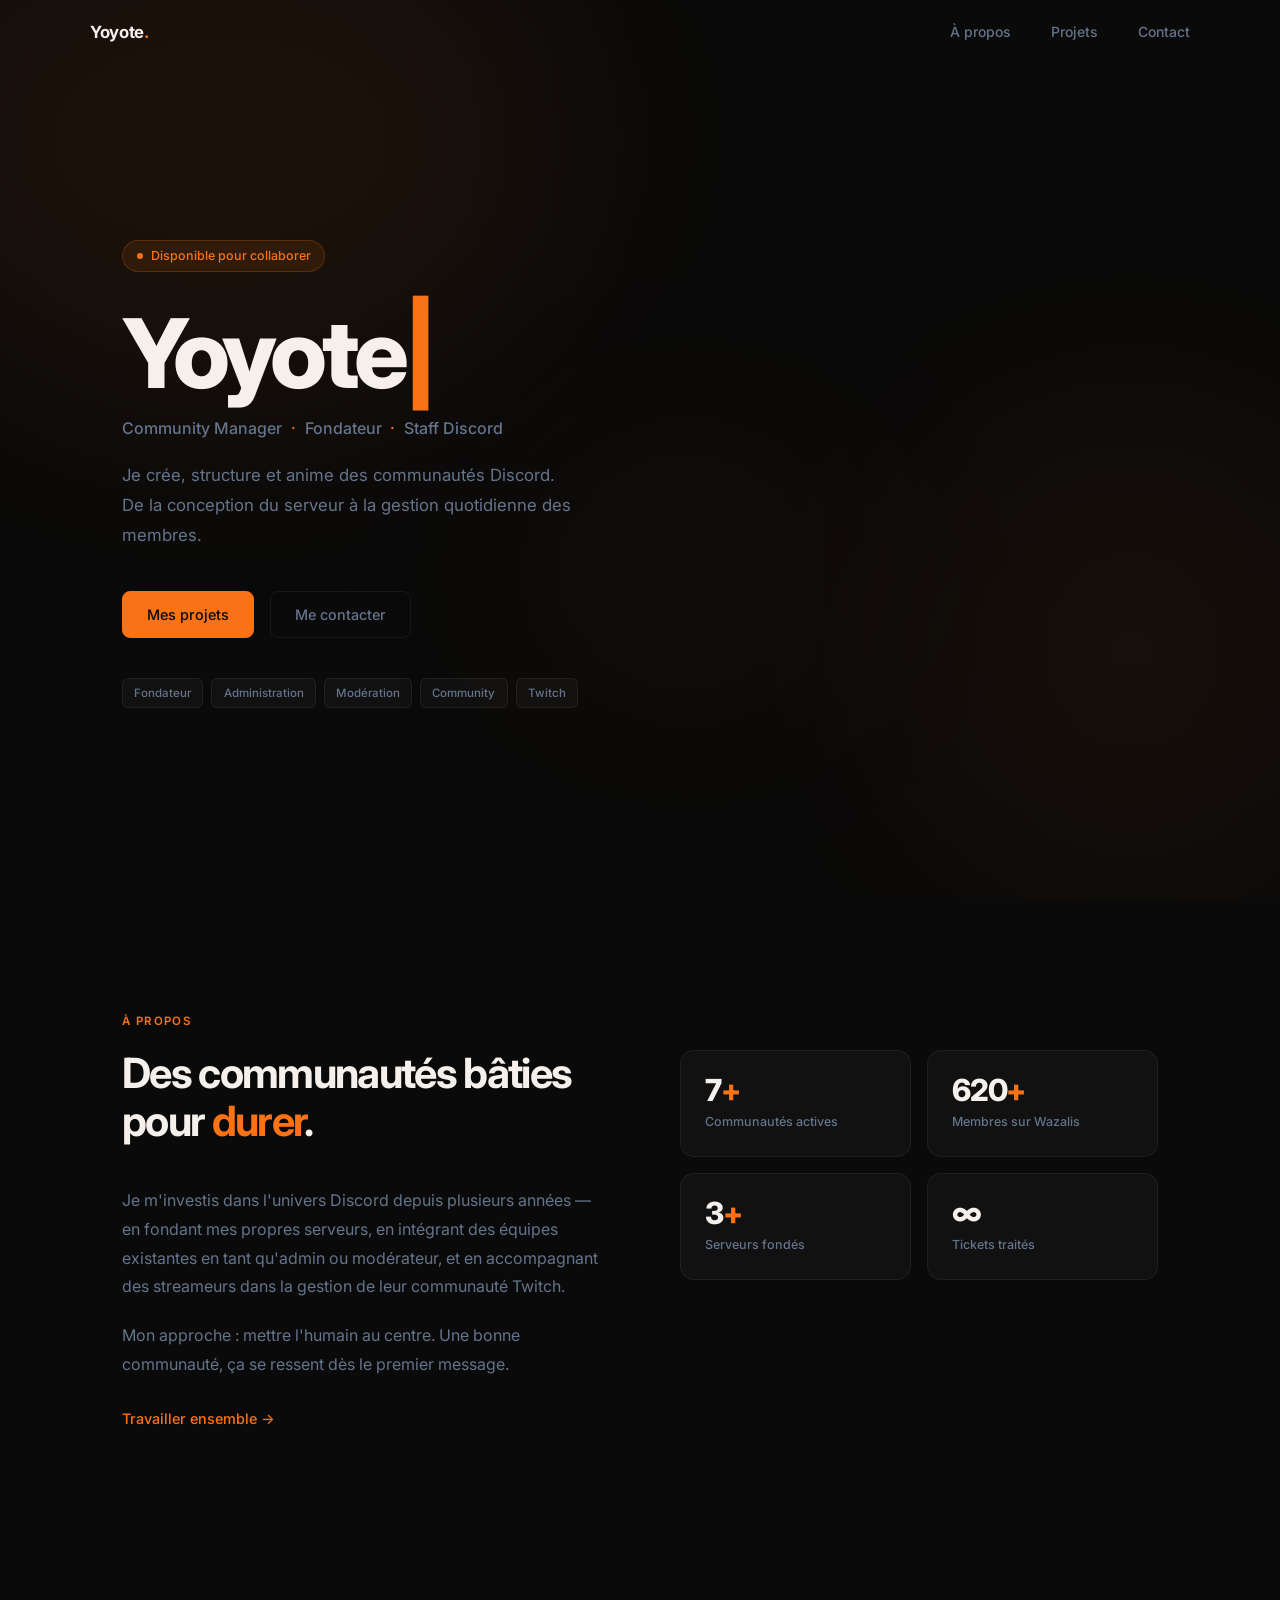
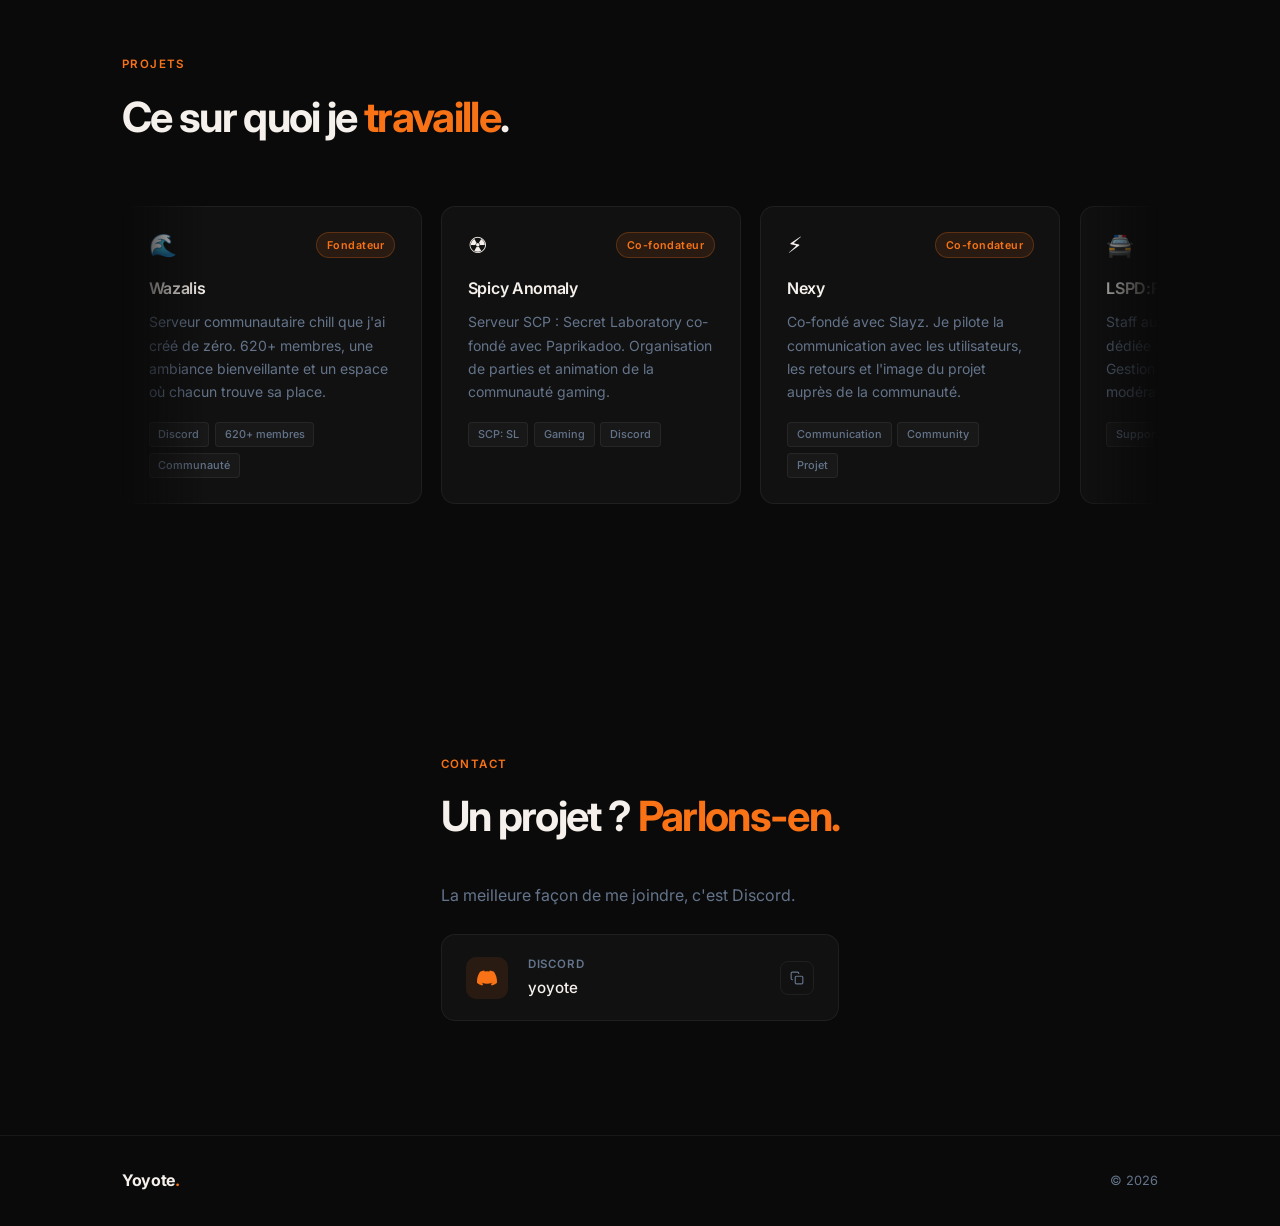
==== index.html @ 141fc3e1 "Améliorations : carrousel, curseur, copie, menu mobile, aperçus - Carrousel : défilement manuel (gli" ====
<!DOCTYPE html>
<html lang="fr">
<head>
  <meta charset="UTF-8" />
  <meta name="viewport" content="width=device-width, initial-scale=1.0" />
  <title>Yoyote</title>
  <meta name="description" content="Yoyote — Fondateur, administrateur et community manager sur Discord." />
  <meta name="theme-color" content="#0a0a0a" />
  <link rel="canonical" href="https://yoyote07.github.io/" />
  <link rel="icon" href="favicon.svg" type="image/svg+xml" />
  <link rel="apple-touch-icon" href="apple-touch-icon.png" />

  <meta property="og:type" content="website" />
  <meta property="og:locale" content="fr_FR" />
  <meta property="og:url" content="https://yoyote07.github.io/" />
  <meta property="og:title" content="Yoyote — Community Manager Discord" />
  <meta property="og:description" content="Je crée, structure et anime des communautés Discord. De la conception du serveur à la gestion quotidienne des membres." />
  <meta property="og:image" content="https://yoyote07.github.io/og-image.png" />
  <meta property="og:image:width" content="1200" />
  <meta property="og:image:height" content="630" />
  <meta property="og:image:alt" content="Yoyote — Community Manager · Fondateur · Staff Discord" />
  <meta name="twitter:card" content="summary_large_image" />
  <link rel="preconnect" href="https://fonts.googleapis.com" />
  <link rel="preconnect" href="https://fonts.gstatic.com" crossorigin />
  <link href="https://fonts.googleapis.com/css2?family=Inter:wght@300;400;500;600;700;800&display=swap" rel="stylesheet" />
  <link rel="stylesheet" href="style.css" />
</head>
<body>

  <div class="cursor" id="cursor"></div>

  <div class="bg-lights" aria-hidden="true">
    <div class="bg-light l1"></div>
    <div class="bg-light l2"></div>
    <div class="bg-light l3"></div>
  </div>

  <nav class="nav" id="nav">
    <div class="nav-inner">
      <a href="#" class="nav-logo">Yoyote<span class="dot-acc">.</span></a>
      <ul class="nav-links">
        <li><a href="#about">À propos</a></li>
        <li><a href="#projects">Projets</a></li>
        <li><a href="#contact">Contact</a></li>
      </ul>
      <button class="nav-toggle" id="nav-toggle" aria-label="Ouvrir le menu" aria-expanded="false" aria-controls="mobile-menu">
        <span></span><span></span>
      </button>
    </div>
  </nav>

  <div class="mobile-menu" id="mobile-menu">
    <ul>
      <li><a href="#about" class="mobile-link">À propos</a></li>
      <li><a href="#projects" class="mobile-link">Projets</a></li>
      <li><a href="#contact" class="mobile-link">Contact</a></li>
    </ul>
  </div>

  <main>

    <section class="hero" id="hero">
      <div class="hero-inner">
        <div class="hero-badge fade-hero">
          <span class="badge-dot"></span>
          Disponible pour collaborer
        </div>
        <h1 class="hero-title fade-hero">
          <span id="typed-name"></span><span class="blink" id="blink">|</span>
        </h1>
        <p class="hero-sub fade-hero">
          Community Manager <span class="sep">·</span> Fondateur <span class="sep">·</span> Staff Discord
        </p>
        <p class="hero-desc fade-hero">
          Je crée, structure et anime des communautés Discord.<br class="br-d" />
          De la conception du serveur à la gestion quotidienne des membres.
        </p>
        <div class="hero-actions fade-hero">
          <a href="#projects" class="btn btn-primary">Mes projets</a>
          <a href="#contact" class="btn btn-outline">Me contacter</a>
        </div>
        <div class="hero-tags fade-hero">
          <span>Fondateur</span>
          <span>Administration</span>
          <span>Modération</span>
          <span>Community</span>
          <span>Twitch</span>
        </div>
      </div>
    </section>

    <section class="section" id="about">
      <div class="container">
        <p class="label fade-up">À propos</p>
        <div class="about-grid">
          <div class="fade-up">
            <h2 class="section-title">Des communautés bâties pour <em>durer</em>.</h2>
            <p class="body-text">
              Je m'investis dans l'univers Discord depuis plusieurs années — en fondant mes propres serveurs,
              en intégrant des équipes existantes en tant qu'admin ou modérateur, et en accompagnant
              des streameurs dans la gestion de leur communauté Twitch.
            </p>
            <p class="body-text">
              Mon approche : mettre l'humain au centre. Une bonne communauté, ça se ressent dès le premier message.
            </p>
            <a href="#contact" class="link-arrow">Travailler ensemble →</a>
          </div>
          <div class="stats-grid fade-up">
            <div class="stat">
              <div class="stat-val">7<span class="acc">+</span></div>
              <div class="stat-lbl">Communautés actives</div>
            </div>
            <div class="stat">
              <div class="stat-val">620<span class="acc">+</span></div>
              <div class="stat-lbl">Membres sur Wazalis</div>
            </div>
            <div class="stat">
              <div class="stat-val">3<span class="acc">+</span></div>
              <div class="stat-lbl">Serveurs fondés</div>
            </div>
            <div class="stat">
              <div class="stat-val">∞</div>
              <div class="stat-lbl">Tickets traités</div>
            </div>
          </div>
        </div>
      </div>
    </section>

    <section class="section" id="projects">
      <div class="container">
        <p class="label fade-up">Projets</p>
        <h2 class="section-title fade-up">Ce sur quoi je <em>travaille</em>.</h2>
        <div class="carousel-wrap fade-up">
          <div class="carousel-track" id="carousel-track">
            <div class="carousel-inner" id="carousel-inner">

              <article class="card">
                <div class="card-top">
                  <span class="card-emoji">🌊</span>
                  <span class="role-badge role-founder">Fondateur</span>
                </div>
                <h3 class="card-title">Wazalis</h3>
                <p class="card-desc">Serveur communautaire chill que j'ai créé de zéro. 620+ membres, une ambiance bienveillante et un espace où chacun trouve sa place.</p>
                <div class="card-tags"><span>Discord</span><span>620+ membres</span><span>Communauté</span></div>
              </article>

              <article class="card">
                <div class="card-top">
                  <span class="card-emoji">☢️</span>
                  <span class="role-badge role-founder">Co-fondateur</span>
                </div>
                <h3 class="card-title">Spicy Anomaly</h3>
                <p class="card-desc">Serveur SCP : Secret Laboratory co-fondé avec Paprikadoo. Organisation de parties et animation de la communauté gaming.</p>
                <div class="card-tags"><span>SCP: SL</span><span>Gaming</span><span>Discord</span></div>
              </article>

              <article class="card">
                <div class="card-top">
                  <span class="card-emoji">⚡</span>
                  <span class="role-badge role-founder">Co-fondateur</span>
                </div>
                <h3 class="card-title">Nexy</h3>
                <p class="card-desc">Co-fondé avec Slayz. Je pilote la communication avec les utilisateurs, les retours et l'image du projet auprès de la communauté.</p>
                <div class="card-tags"><span>Communication</span><span>Community</span><span>Projet</span></div>
              </article>

              <article class="card">
                <div class="card-top">
                  <span class="card-emoji">🚔</span>
                  <span class="role-badge role-staff">Modérateur · Support</span>
                </div>
                <h3 class="card-title">LSPD:FR Hub</h3>
                <p class="card-desc">Staff au sein d'une communauté dédiée au mod LSPDFR sur GTA V. Gestion des tickets de support et modération des échanges.</p>
                <div class="card-tags"><span>Support</span><span>Modération</span><span>LSPDFR</span></div>
              </article>

              <article class="card">
                <div class="card-top">
                  <span class="card-emoji">🏆</span>
                  <span class="role-badge role-admin">Administrateur</span>
                </div>
                <h3 class="card-title">Ryze Esport</h3>
                <p class="card-desc">Administrateur de la team esport. Refonte complète de leur serveur Discord, structuration de l'organisation et gestion quotidienne.</p>
                <div class="card-tags"><span>Esport</span><span>Admin</span><span>Refonte serveur</span></div>
              </article>

              <article class="card">
                <div class="card-top">
                  <span class="card-emoji">🌐</span>
                  <span class="role-badge role-staff">Modérateur</span>
                </div>
                <h3 class="card-title">SMG3</h3>
                <p class="card-desc">Modérateur d'une communauté majoritairement anglophone. Gestion multilingue des échanges et maintien d'un espace sain pour tous.</p>
                <div class="card-tags"><span>Anglophone</span><span>Modération</span><span>International</span></div>
              </article>

              <article class="card">
                <div class="card-top">
                  <span class="card-emoji">🎙️</span>
                  <span class="role-badge role-staff">Modérateur</span>
                </div>
                <h3 class="card-title">Streameurs Twitch</h3>
                <p class="card-desc">Modérateur chez plusieurs streameurs Twitch. Animation du chat, gestion des interactions et maintien d'une atmosphère positive en live.</p>
                <div class="card-tags"><span>Twitch</span><span>Live</span><span>Modération</span></div>
              </article>

            </div>
          </div>
        </div>
      </div>
    </section>

    <section class="section section-contact" id="contact">
      <div class="container">
        <p class="label fade-up">Contact</p>
        <div class="contact-wrap">
          <h2 class="section-title fade-up">Un projet ? <em>Parlons-en.</em></h2>
          <p class="body-text fade-up">La meilleure façon de me joindre, c'est Discord.</p>
          <div class="contact-card fade-up">
            <div class="contact-icon">
              <svg viewBox="0 0 24 24" fill="currentColor"><path d="M20.317 4.37a19.791 19.791 0 00-4.885-1.515.074.074 0 00-.079.037c-.21.375-.444.864-.608 1.25a18.27 18.27 0 00-5.487 0 12.64 12.64 0 00-.617-1.25.077.077 0 00-.079-.037A19.736 19.736 0 003.677 4.37a.07.07 0 00-.032.027C.533 9.046-.32 13.58.099 18.057a.082.082 0 00.031.057 19.9 19.9 0 005.993 3.03.078.078 0 00.084-.028c.462-.63.874-1.295 1.226-1.994a.076.076 0 00-.041-.106 13.107 13.107 0 01-1.872-.892.077.077 0 01-.008-.128 10.2 10.2 0 00.372-.292.074.074 0 01.077-.01c3.928 1.793 8.18 1.793 12.062 0a.074.074 0 01.078.01c.12.098.246.198.373.292a.077.077 0 01-.006.127 12.299 12.299 0 01-1.873.892.077.077 0 00-.041.107c.36.698.772 1.362 1.225 1.993a.076.076 0 00.084.028 19.839 19.839 0 006.002-3.03.077.077 0 00.032-.054c.5-5.177-.838-9.674-3.549-13.66a.061.061 0 00-.031-.03z"/></svg>
            </div>
            <div class="contact-info">
              <div class="contact-label">Discord</div>
              <div class="contact-value">yoyote</div>
            </div>
            <span class="copy-toast" id="copy-toast" role="status" aria-live="polite"></span>
            <button class="copy-btn" onclick="copyDiscord(this)" title="Copier" aria-label="Copier le pseudo Discord">
              <svg viewBox="0 0 24 24" fill="none" stroke="currentColor" stroke-width="2"><rect x="9" y="9" width="13" height="13" rx="2"/><path d="M5 15H4a2 2 0 01-2-2V4a2 2 0 012-2h9a2 2 0 012 2v1"/></svg>
            </button>
          </div>
        </div>
      </div>
    </section>

  </main>

  <footer class="footer">
    <div class="container footer-inner">
      <span class="footer-name">Yoyote<span class="dot-acc">.</span></span>
      <span class="footer-copy">© <span id="year"></span></span>
    </div>
  </footer>

  <script src="script.js"></script>
</body>
</html>
---- style.css ----
/* ── RESET ── */
*, *::before, *::after { box-sizing: border-box; margin: 0; padding: 0; }

/* ── TOKENS ── */
:root {
  --bg:       #0a0a0a;
  --surface:  #111111;
  --surface2: #171717;
  --border:   rgba(255,255,255,0.06);
  --border-h: rgba(249,115,22,0.35);
  --text:     #f5f0eb;
  --muted:    #64748b;
  --acc:      #f97316;
  --acc-dim:  rgba(249,115,22,0.1);
  --acc-glow: rgba(249,115,22,0.15);
  --gold:     #fbbf24;
  --teal:     #2dd4bf;
  --green:    #4ade80;
  --font: 'Inter', system-ui, sans-serif;
  --ease: cubic-bezier(0.25,0.46,0.45,0.94);
  --ease-out: cubic-bezier(0.16,1,0.3,1);
  --r: 14px;
}

html { scroll-behavior: smooth; -webkit-font-smoothing: antialiased; }

body {
  font-family: var(--font);
  background: var(--bg);
  color: var(--text);
  overflow-x: hidden;
  line-height: 1.6;
}
/* Le curseur natif n'est masqué que si le curseur perso est actif (JS + souris) */
html.cursor-on, html.cursor-on a, html.cursor-on button { cursor: none; }
@media (pointer: coarse) { .cursor { display: none; } }

/* ── CURSOR ── */
.cursor {
  position: fixed;
  width: 10px; height: 10px;
  border-radius: 50%;
  background: var(--acc);
  pointer-events: none;
  z-index: 9999;
  transform: translate(-50%,-50%);
  mix-blend-mode: screen;
  opacity: 0;
  transition: width .2s var(--ease), height .2s var(--ease), opacity .2s;
}
.cursor.on { opacity: 1; }
.cursor.on.hover { width: 36px; height: 36px; opacity: .2; }

/* ── BG LIGHTS ── */
.bg-lights {
  position: fixed; inset: 0;
  z-index: 0; pointer-events: none; overflow: hidden;
}
.bg-light { position: absolute; border-radius: 50%; filter: blur(110px); }
.l1 { width: 700px; height: 550px; background: rgba(249,115,22,0.07); top: -15%; left: -10%; }
.l2 { width: 500px; height: 500px; background: rgba(249,115,22,0.05); bottom: 0%; right: -8%; }
.l3 { width: 350px; height: 280px; background: rgba(249,115,22,0.04); top: 48%; left: 40%; }

/* ── NAV ── */
.nav {
  position: fixed; top: 0; left: 0; right: 0;
  z-index: 100; padding: 0 2rem;
  transition: background .4s var(--ease);
}
.nav.scrolled {
  background: rgba(10,10,10,0.7);
  backdrop-filter: blur(24px);
  -webkit-backdrop-filter: blur(24px);
}
.nav-inner {
  max-width: 1100px; margin: 0 auto;
  display: flex; align-items: center; justify-content: space-between;
  height: 64px;
}
.nav-logo {
  font-size: 1.05rem; font-weight: 700;
  color: var(--text); text-decoration: none; letter-spacing: -0.02em;
}
.dot-acc { color: var(--acc); }
.nav-links { display: flex; gap: 2.5rem; list-style: none; }
.nav-links a {
  color: var(--muted); text-decoration: none;
  font-size: .875rem; font-weight: 500; transition: color .2s;
  position: relative;
}
.nav-links a::after {
  content: ''; position: absolute; bottom: -2px; left: 0;
  width: 0; height: 1px; background: var(--acc);
  transition: width .28s var(--ease);
}
.nav-links a:hover { color: var(--text); }
.nav-links a:hover::after { width: 100%; }
.nav-toggle {
  display: none; flex-direction: column; gap: 5px;
  background: none; border: none; cursor: pointer; padding: 4px;
}
.nav-toggle span { display: block; width: 22px; height: 1.5px; background: var(--muted); transition: all .25s var(--ease); }

/* ── MOBILE MENU ── */
.mobile-menu {
  position: fixed; inset: 0; background: rgba(10,10,10,0.97);
  z-index: 99; display: flex; align-items: center; justify-content: center;
  opacity: 0; visibility: hidden; pointer-events: none;
  transition: opacity .3s var(--ease), visibility .3s;
}
.mobile-menu.open { opacity: 1; visibility: visible; pointer-events: all; }
.mobile-menu ul { list-style: none; text-align: center; display: flex; flex-direction: column; gap: 2rem; }
.mobile-link { font-size: 2rem; font-weight: 700; color: var(--text); text-decoration: none; letter-spacing: -0.03em; transition: color .2s; }
.mobile-link:hover { color: var(--acc); }

/* ── LAYOUT ── */
.container { max-width: 1100px; margin: 0 auto; padding: 0 2rem; position: relative; z-index: 1; }
main, .section, .hero { background: transparent; }
.section { padding: 7rem 0; position: relative; z-index: 1; }

/* ── REVEAL ANIMATION (clip-path) ── */
.reveal {
  overflow: hidden;
  display: block;
}
.reveal-inner {
  display: block;
  transform: translateY(100%);
  transition: transform .75s var(--ease-out);
}
.reveal.visible .reveal-inner { transform: translateY(0); }

.fade-up {
  opacity: 0; transform: translateY(28px);
  transition: opacity .65s var(--ease), transform .65s var(--ease);
}
.fade-up.visible { opacity: 1; transform: translateY(0); }
.fade-up:nth-child(2) { transition-delay:.08s; }
.fade-up:nth-child(3) { transition-delay:.16s; }
.fade-up:nth-child(4) { transition-delay:.24s; }
.fade-up:nth-child(5) { transition-delay:.32s; }
.fade-up:nth-child(6) { transition-delay:.40s; }
.fade-up:nth-child(7) { transition-delay:.48s; }

/* ── HERO ── */
.hero {
  min-height: 100dvh; display: flex; align-items: center;
  padding: 8rem 2rem 5rem;
  position: relative; z-index: 1;
  max-width: 1100px; margin: 0 auto;
}

/* hero fade-ins au chargement */
.fade-hero { opacity: 0; animation: fadeUp .7s var(--ease-out) forwards; }
.fade-hero:nth-child(1) { animation-delay:.1s; }
.fade-hero:nth-child(2) { animation-delay:.28s; }
.fade-hero:nth-child(3) { animation-delay:.44s; }
.fade-hero:nth-child(4) { animation-delay:.58s; }
.fade-hero:nth-child(5) { animation-delay:.72s; }
.fade-hero:nth-child(6) { animation-delay:.86s; }
@keyframes fadeUp { from{opacity:0;transform:translateY(22px)} to{opacity:1;transform:translateY(0)} }

.hero-badge {
  display: inline-flex; align-items: center; gap:.5rem;
  font-size: .78rem; font-weight: 500; color: var(--acc);
  background: var(--acc-dim); border: 1px solid rgba(249,115,22,.22);
  padding: .3rem .85rem; border-radius: 100px; margin-bottom: 2rem;
}
.badge-dot { width:6px; height:6px; border-radius:50%; background:var(--acc); animation: pulse 2s ease-in-out infinite; }
@keyframes pulse { 0%,100%{opacity:1} 50%{opacity:.3} }

.hero-title {
  font-size: clamp(3.2rem,8.5vw,6rem);
  font-weight: 800; letter-spacing: -0.055em; line-height: 1.03;
  color: var(--text); margin-bottom: .8rem;
}
.blink { color: var(--acc); animation: blink 1s step-end infinite; }
@keyframes blink { 0%,100%{opacity:1} 50%{opacity:0} }

.hero-sub { font-size: 1rem; font-weight: 500; color: var(--muted); margin-bottom: 1.25rem; }
.sep { color: var(--acc); margin: 0 .3rem; }

.hero-desc { font-size: 1.05rem; color: var(--muted); max-width: 490px; line-height: 1.78; margin-bottom: 2.5rem; }
.br-d { display: block; }

.hero-actions { display: flex; gap: 1rem; flex-wrap: wrap; margin-bottom: 2.5rem; }
.btn {
  display: inline-flex; align-items: center; padding: .7rem 1.5rem;
  border-radius: 8px; font-size: .9rem; font-weight: 500;
  text-decoration: none; cursor: pointer; border: 1px solid transparent;
  transition: all .22s var(--ease);
}
.btn-primary { background: var(--acc); color: #0a0a0a; border-color: var(--acc); }
.btn-primary:hover { background: #fb923c; border-color: #fb923c; transform: translateY(-2px); box-shadow: 0 8px 28px rgba(249,115,22,.28); }
.btn-outline { background: transparent; color: var(--muted); border-color: var(--border); }
.btn-outline:hover { color: var(--text); border-color: rgba(255,255,255,.14); transform: translateY(-2px); }

.hero-tags { display: flex; gap: .5rem; flex-wrap: wrap; }
.hero-tags span { font-size: .72rem; font-weight: 500; color: var(--muted); background: rgba(255,255,255,.03); border: 1px solid var(--border); padding: .28rem .7rem; border-radius: 6px; }

/* ── LABELS & TITLES ── */
.label { font-size: .72rem; font-weight: 600; letter-spacing: .12em; text-transform: uppercase; color: var(--acc); margin-bottom: 1.25rem; }
.section-title { font-size: clamp(1.8rem,4vw,2.6rem); font-weight: 700; letter-spacing: -0.04em; line-height: 1.15; color: var(--text); margin-bottom: 2.5rem; }
.section-title em { font-style: normal; color: var(--acc); }
.body-text { color: var(--muted); font-size: 1rem; line-height: 1.8; margin-bottom: 1.25rem; max-width: 520px; }
.link-arrow { color: var(--acc); text-decoration: none; font-size: .9rem; font-weight: 500; display: inline-block; margin-top: .5rem; transition: opacity .2s; }
.link-arrow:hover { opacity: .7; }

/* ── ABOUT ── */
.about-grid { display: grid; grid-template-columns: 1fr 1fr; gap: 5rem; align-items: start; }
.stats-grid { display: grid; grid-template-columns: 1fr 1fr; gap: 1rem; }
.stat {
  background: var(--surface); border: 1px solid var(--border);
  border-radius: var(--r); padding: 1.5rem;
  transition: border-color .25s, transform .25s;
}
.stat:hover { border-color: var(--border-h); transform: translateY(-2px); }
.stat-val { font-size: 1.9rem; font-weight: 800; letter-spacing: -0.04em; line-height: 1; margin-bottom: .4rem; color: var(--text); }
.acc { color: var(--acc); }
.stat-lbl { font-size: .78rem; color: var(--muted); font-weight: 500; }

/* ── CARDS GRID ── */
.cards-grid { display: grid; grid-template-columns: repeat(3,1fr); gap: 1.1rem; }

/* Glow effet souris sur les cartes */
.card {
  background: var(--surface);
  border: 1px solid var(--border);
  border-radius: var(--r);
  padding: 1.6rem;
  position: relative;
  overflow: hidden;
  transition: border-color .25s var(--ease), transform .28s var(--ease), box-shadow .28s var(--ease);
  /* glow dynamique via JS */
  --mx: 50%; --my: 50%;
}
.card::before {
  content: '';
  position: absolute;
  inset: 0;
  background: radial-gradient(280px circle at var(--mx) var(--my), rgba(249,115,22,.07), transparent 70%);
  opacity: 0;
  transition: opacity .3s;
  pointer-events: none;
  border-radius: var(--r);
}
.card:hover { border-color: var(--border-h); transform: translateY(-4px); box-shadow: 0 20px 48px rgba(0,0,0,.4); }
.card:hover::before { opacity: 1; }

.card-top { display: flex; justify-content: space-between; align-items: center; margin-bottom: 1.1rem; }
.card-emoji { font-size: 1.4rem; line-height: 1; }

.role-badge { font-size: .67rem; font-weight: 600; padding: .22rem .6rem; border-radius: 100px; letter-spacing: .04em; white-space: nowrap; }
.role-founder { background: rgba(249,115,22,.1);  color: var(--acc);   border: 1px solid rgba(249,115,22,.25); }
.role-admin   { background: rgba(251,191,36,.1);  color: var(--gold);  border: 1px solid rgba(251,191,36,.22); }
.role-staff   { background: rgba(74,222,128,.1);  color: var(--green); border: 1px solid rgba(74,222,128,.22); }

.card-title { font-size: 1rem; font-weight: 600; letter-spacing: -0.02em; color: var(--text); margin-bottom: .55rem; }
.card-desc  { font-size: .875rem; color: var(--muted); line-height: 1.65; margin-bottom: 1.2rem; }
.card-tags  { display: flex; flex-wrap: wrap; gap: .35rem; }
.card-tags span { font-size: .68rem; font-weight: 500; color: var(--muted); background: rgba(255,255,255,.03); border: 1px solid var(--border); padding: .18rem .55rem; border-radius: 4px; }

/* ── CONTACT ── */
.section-contact { min-height: 55vh; display: flex; align-items: center; }
.contact-wrap { max-width: 560px; }
.contact-card {
  display: flex; align-items: center; gap: 1.25rem;
  padding: 1.25rem 1.5rem;
  background: var(--surface); border: 1px solid var(--border); border-radius: var(--r);
  margin-top: 1.5rem; transition: border-color .25s;
  position: relative;
}
.contact-card:hover { border-color: var(--border-h); }
.contact-icon { width: 42px; height: 42px; display: flex; align-items: center; justify-content: center; background: var(--acc-dim); border-radius: 10px; color: var(--acc); flex-shrink: 0; }
.contact-icon svg { width: 20px; height: 20px; }
.contact-label { font-size: .72rem; font-weight: 600; color: var(--muted); text-transform: uppercase; letter-spacing: .08em; margin-bottom: .2rem; }
.contact-value { font-size: .95rem; font-weight: 500; color: var(--text); }
.copy-btn { margin-left: auto; width: 34px; height: 34px; display: flex; align-items: center; justify-content: center; border-radius: 8px; background: none; border: 1px solid var(--border); color: var(--muted); cursor: pointer; transition: all .2s; flex-shrink: 0; }
.copy-btn svg { width: 14px; height: 14px; }
.copy-btn:hover { color: var(--acc); border-color: rgba(249,115,22,.35); background: var(--acc-dim); }
.copy-btn:focus-visible, .btn:focus-visible, .nav-toggle:focus-visible { outline: 2px solid var(--acc); outline-offset: 2px; }
.copy-toast {
  position: absolute; right: .75rem; bottom: calc(100% + .5rem);
  font-size: .78rem; font-weight: 500; color: #0a0a0a; background: var(--acc);
  padding: .3rem .7rem; border-radius: 6px; white-space: nowrap;
  opacity: 0; transform: translateY(4px); pointer-events: none;
  transition: opacity .2s var(--ease), transform .2s var(--ease);
}
.copy-toast.show { opacity: 1; transform: translateY(0); }
.copy-toast.error { background: var(--surface2); color: var(--text); border: 1px solid var(--border); }

/* ── FOOTER ── */
.footer { border-top: 1px solid var(--border); padding: 2rem; position: relative; z-index: 1; }
.footer-inner { display: flex; align-items: center; justify-content: space-between; flex-wrap: wrap; gap: 1rem; max-width: 1100px; margin: 0 auto; }
.footer-name { font-size: 1rem; font-weight: 700; color: var(--text); letter-spacing: -0.02em; }
.footer-copy { font-size: .8rem; color: var(--muted); }

/* ── REDUCED MOTION ── */
@media (prefers-reduced-motion: reduce) {
  *, *::before, *::after { animation-duration:.01ms!important; transition-duration:.01ms!important; }
  .fade-up, .reveal-inner { opacity:1; transform:none; }
}

/* ── RESPONSIVE ── */
@media (max-width:900px) {
  .nav-links { display:none; } .nav-toggle { display:flex; }
  .about-grid { grid-template-columns:1fr; gap:3rem; }
  .cards-grid { grid-template-columns:repeat(2,1fr); }
}
@media (max-width:600px) {
  .section { padding:5rem 0; }
  .hero { padding:7rem 1.5rem 4rem; }
  .hero-title { font-size:clamp(2.6rem,11vw,3.5rem); }
  .hero-actions { flex-direction:column; } .btn { justify-content:center; }
  .cards-grid { grid-template-columns:1fr; }
  .stats-grid { grid-template-columns:1fr 1fr; }
  .br-d { display:none; }
  .container { padding:0 1.5rem; }
  .footer-inner { flex-direction:column; text-align:center; }
  .section-title { font-size:clamp(1.6rem,7vw,2rem); }
}

/* ── CAROUSEL ── */
.carousel-wrap {
  position: relative;
  overflow: hidden;
  /* fondu sur les bords */
  mask-image: linear-gradient(to right, transparent 0%, black 8%, black 92%, transparent 100%);
  -webkit-mask-image: linear-gradient(to right, transparent 0%, black 8%, black 92%, transparent 100%);
}

.carousel-track {
  display: flex;
  gap: 1.2rem;
  overflow: hidden;
  padding: 1.5rem 0;
}

.carousel-inner {
  display: flex;
  gap: 1.2rem;
  width: max-content;
  flex-shrink: 0;
  flex-wrap: nowrap;
  animation: scroll-left 30s linear infinite;
}

.carousel-inner:hover,
.carousel-wrap:hover .carousel-inner {
  animation-play-state: paused;
}

@keyframes scroll-left {
  0%   { transform: translateX(0); }
  100% { transform: translateX(calc(-100% - 1.2rem)); }
}

/* Les cartes dans le carousel ont une largeur fixe */
.carousel-inner .card {
  width: 300px;
  flex-shrink: 0;
}

/* Écran tactile ou animations réduites : défilement manuel au doigt / trackpad */
@media (prefers-reduced-motion: reduce), (pointer: coarse) {
  .carousel-wrap { mask-image: none; -webkit-mask-image: none; }
  .carousel-inner { animation: none; }
  .carousel-inner[aria-hidden="true"] { display: none; }
  .carousel-track {
    overflow-x: auto;
    scroll-snap-type: x mandatory;
    overscroll-behavior-x: contain;
    scrollbar-width: thin;
    scrollbar-color: rgba(249,115,22,.35) transparent;
  }
  .carousel-inner .card { scroll-snap-align: start; }
}
@media (max-width:600px) {
  .carousel-inner .card { width: min(300px, 82vw); }
}
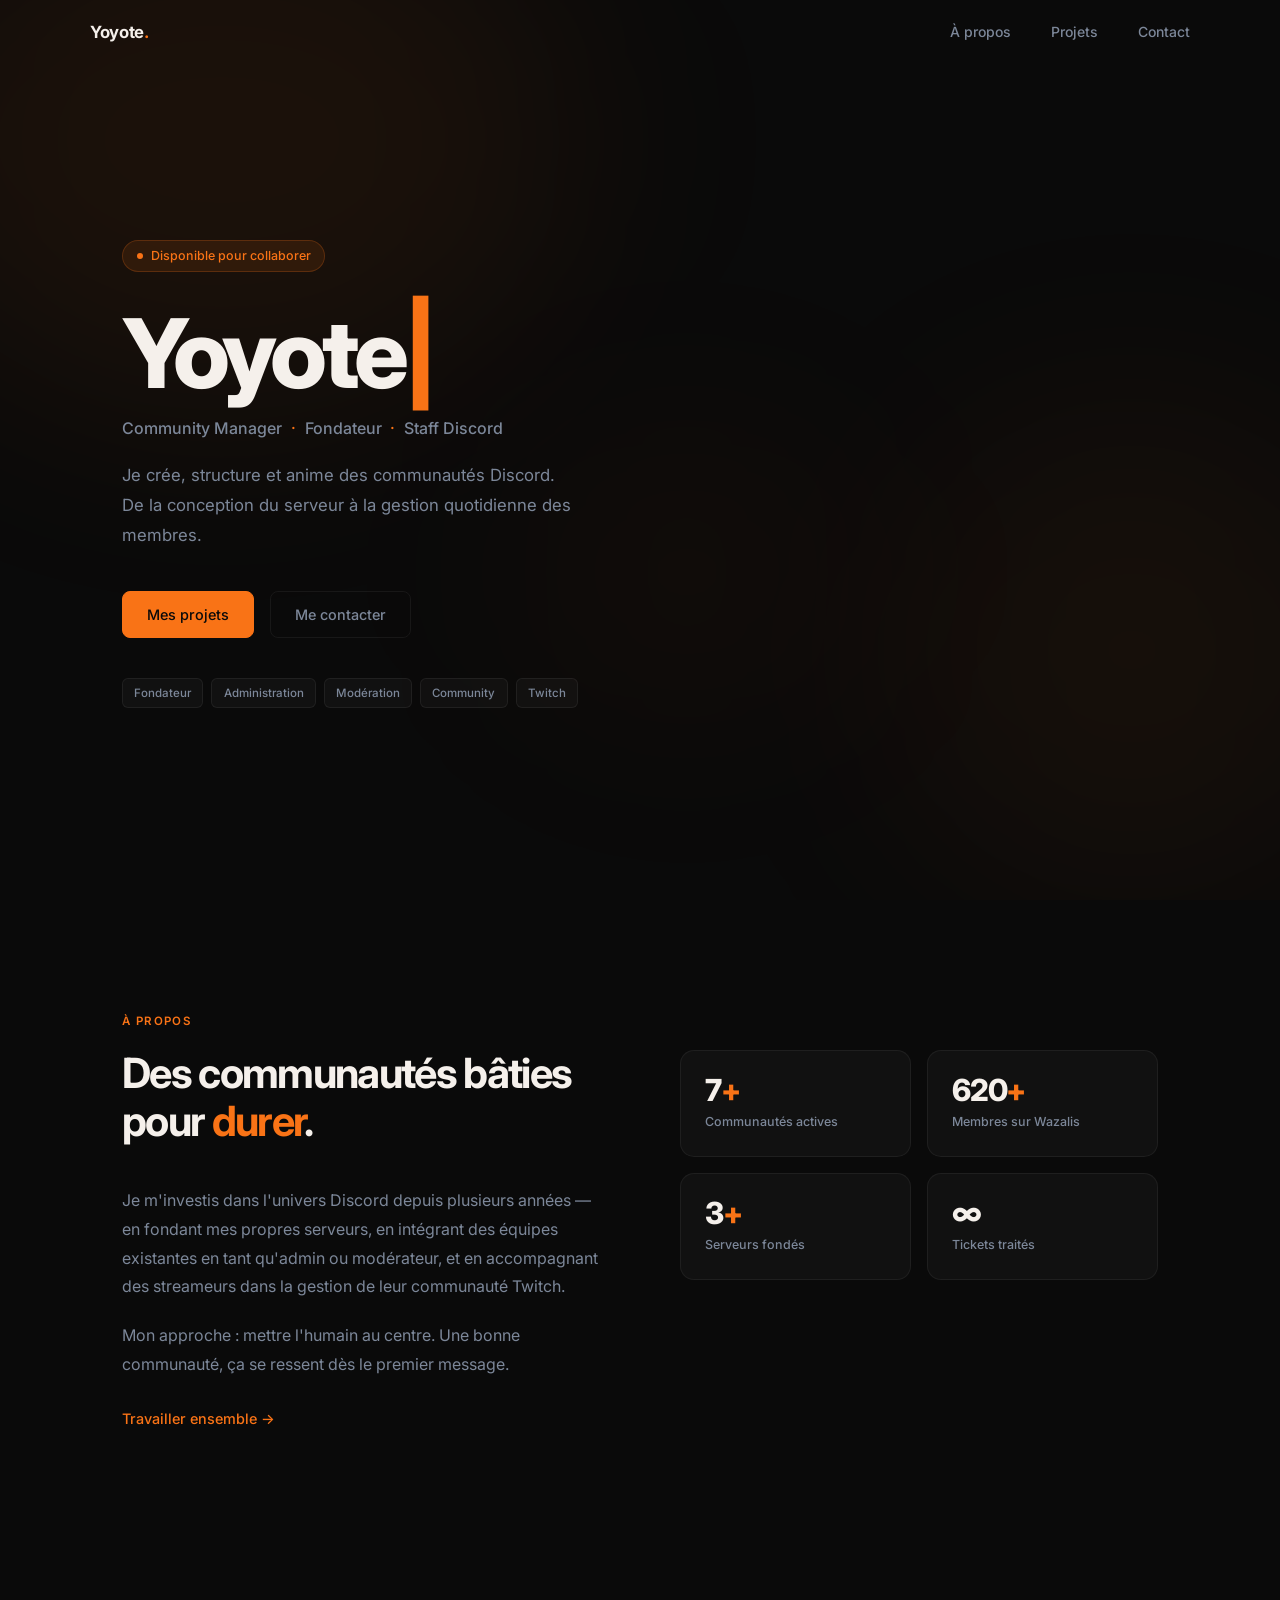
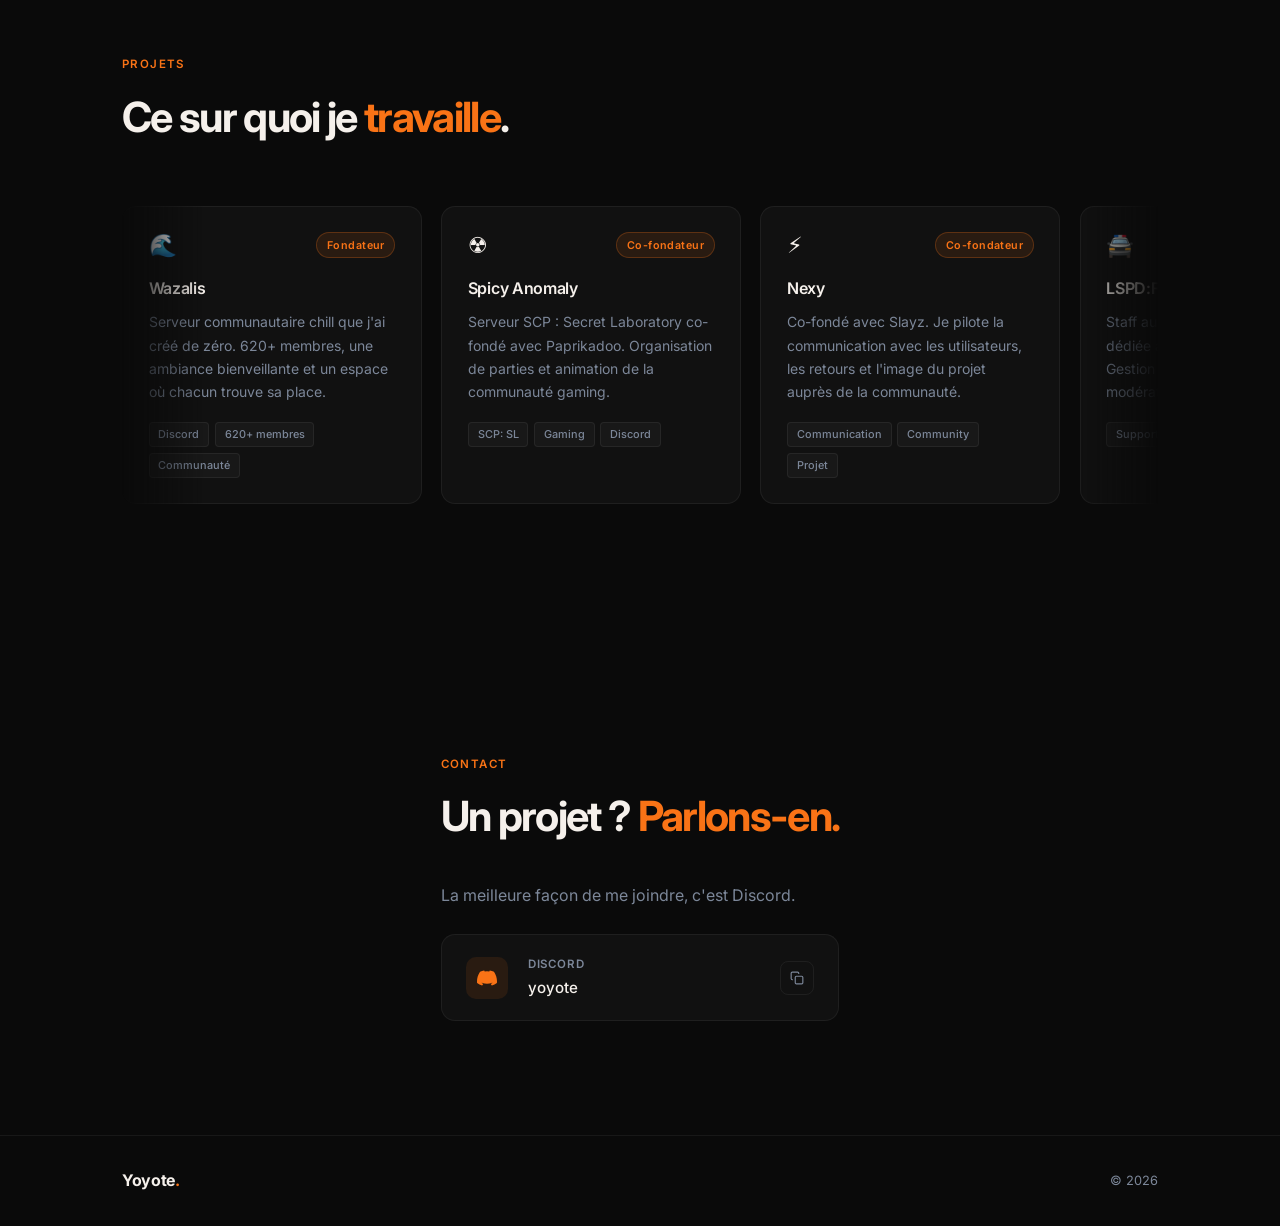
==== commit 0c0c6e2a: "Titre accessible, contenu visible sans JS, contraste, menu actif, page 404 - Le nom « Yoyote » est d" ====
--- a/index.html
+++ b/index.html
@@ -22,8 +22,9 @@
   <meta name="twitter:card" content="summary_large_image" />
   <link rel="preconnect" href="https://fonts.googleapis.com" />
   <link rel="preconnect" href="https://fonts.gstatic.com" crossorigin />
-  <link href="https://fonts.googleapis.com/css2?family=Inter:wght@300;400;500;600;700;800&display=swap" rel="stylesheet" />
+  <link href="https://fonts.googleapis.com/css2?family=Inter:wght@400;500;600;700;800&display=swap" rel="stylesheet" />
   <link rel="stylesheet" href="style.css" />
+  <script>document.documentElement.classList.add('js');</script>
 </head>
 <body>
 
@@ -39,9 +40,9 @@
     <div class="nav-inner">
       <a href="#" class="nav-logo">Yoyote<span class="dot-acc">.</span></a>
       <ul class="nav-links">
-        <li><a href="#about">À propos</a></li>
-        <li><a href="#projects">Projets</a></li>
-        <li><a href="#contact">Contact</a></li>
+        <li><a href="#about" data-section="about">À propos</a></li>
+        <li><a href="#projects" data-section="projects">Projets</a></li>
+        <li><a href="#contact" data-section="contact">Contact</a></li>
       </ul>
       <button class="nav-toggle" id="nav-toggle" aria-label="Ouvrir le menu" aria-expanded="false" aria-controls="mobile-menu">
         <span></span><span></span>
@@ -66,7 +67,7 @@
           Disponible pour collaborer
         </div>
         <h1 class="hero-title fade-hero">
-          <span id="typed-name"></span><span class="blink" id="blink">|</span>
+          <span class="sr-only">Yoyote</span><span id="typed-name" aria-hidden="true">Yoyote</span><span class="blink" id="blink" aria-hidden="true">|</span>
         </h1>
         <p class="hero-sub fade-hero">
           Community Manager <span class="sep">·</span> Fondateur <span class="sep">·</span> Staff Discord
--- a/style.css
+++ b/style.css
@@ -9,7 +9,7 @@
   --border:   rgba(255,255,255,0.06);
   --border-h: rgba(249,115,22,0.35);
   --text:     #f5f0eb;
-  --muted:    #64748b;
+  --muted:    #7c8799;
   --acc:      #f97316;
   --acc-dim:  rgba(249,115,22,0.1);
   --acc-glow: rgba(249,115,22,0.15);
@@ -23,6 +23,11 @@
 }
 
 html { scroll-behavior: smooth; -webkit-font-smoothing: antialiased; }
+
+.sr-only {
+  position: absolute; width: 1px; height: 1px; padding: 0; margin: -1px;
+  overflow: hidden; clip: rect(0,0,0,0); white-space: nowrap; border: 0;
+}
 
 body {
   font-family: var(--font);
@@ -93,8 +98,8 @@
   width: 0; height: 1px; background: var(--acc);
   transition: width .28s var(--ease);
 }
-.nav-links a:hover { color: var(--text); }
-.nav-links a:hover::after { width: 100%; }
+.nav-links a:hover, .nav-links a.active { color: var(--text); }
+.nav-links a:hover::after, .nav-links a.active::after { width: 100%; }
 .nav-toggle {
   display: none; flex-direction: column; gap: 5px;
   background: none; border: none; cursor: pointer; padding: 4px;
@@ -118,23 +123,24 @@
 main, .section, .hero { background: transparent; }
 .section { padding: 7rem 0; position: relative; z-index: 1; }
 
-/* ── REVEAL ANIMATION (clip-path) ── */
+/* ── REVEAL ANIMATION (clip-path) ──
+   Préfixé par .js : sans JavaScript, le contenu reste visible */
 .reveal {
   overflow: hidden;
   display: block;
 }
-.reveal-inner {
-  display: block;
+.reveal-inner { display: block; }
+.js .reveal-inner {
   transform: translateY(100%);
   transition: transform .75s var(--ease-out);
 }
-.reveal.visible .reveal-inner { transform: translateY(0); }
-
-.fade-up {
+.js .reveal.visible .reveal-inner { transform: translateY(0); }
+
+.js .fade-up {
   opacity: 0; transform: translateY(28px);
   transition: opacity .65s var(--ease), transform .65s var(--ease);
 }
-.fade-up.visible { opacity: 1; transform: translateY(0); }
+.js .fade-up.visible { opacity: 1; transform: translateY(0); }
 .fade-up:nth-child(2) { transition-delay:.08s; }
 .fade-up:nth-child(3) { transition-delay:.16s; }
 .fade-up:nth-child(4) { transition-delay:.24s; }
@@ -298,7 +304,7 @@
 /* ── REDUCED MOTION ── */
 @media (prefers-reduced-motion: reduce) {
   *, *::before, *::after { animation-duration:.01ms!important; transition-duration:.01ms!important; }
-  .fade-up, .reveal-inner { opacity:1; transform:none; }
+  .js .fade-up, .js .reveal-inner { opacity:1; transform:none; }
 }
 
 /* ── RESPONSIVE ── */
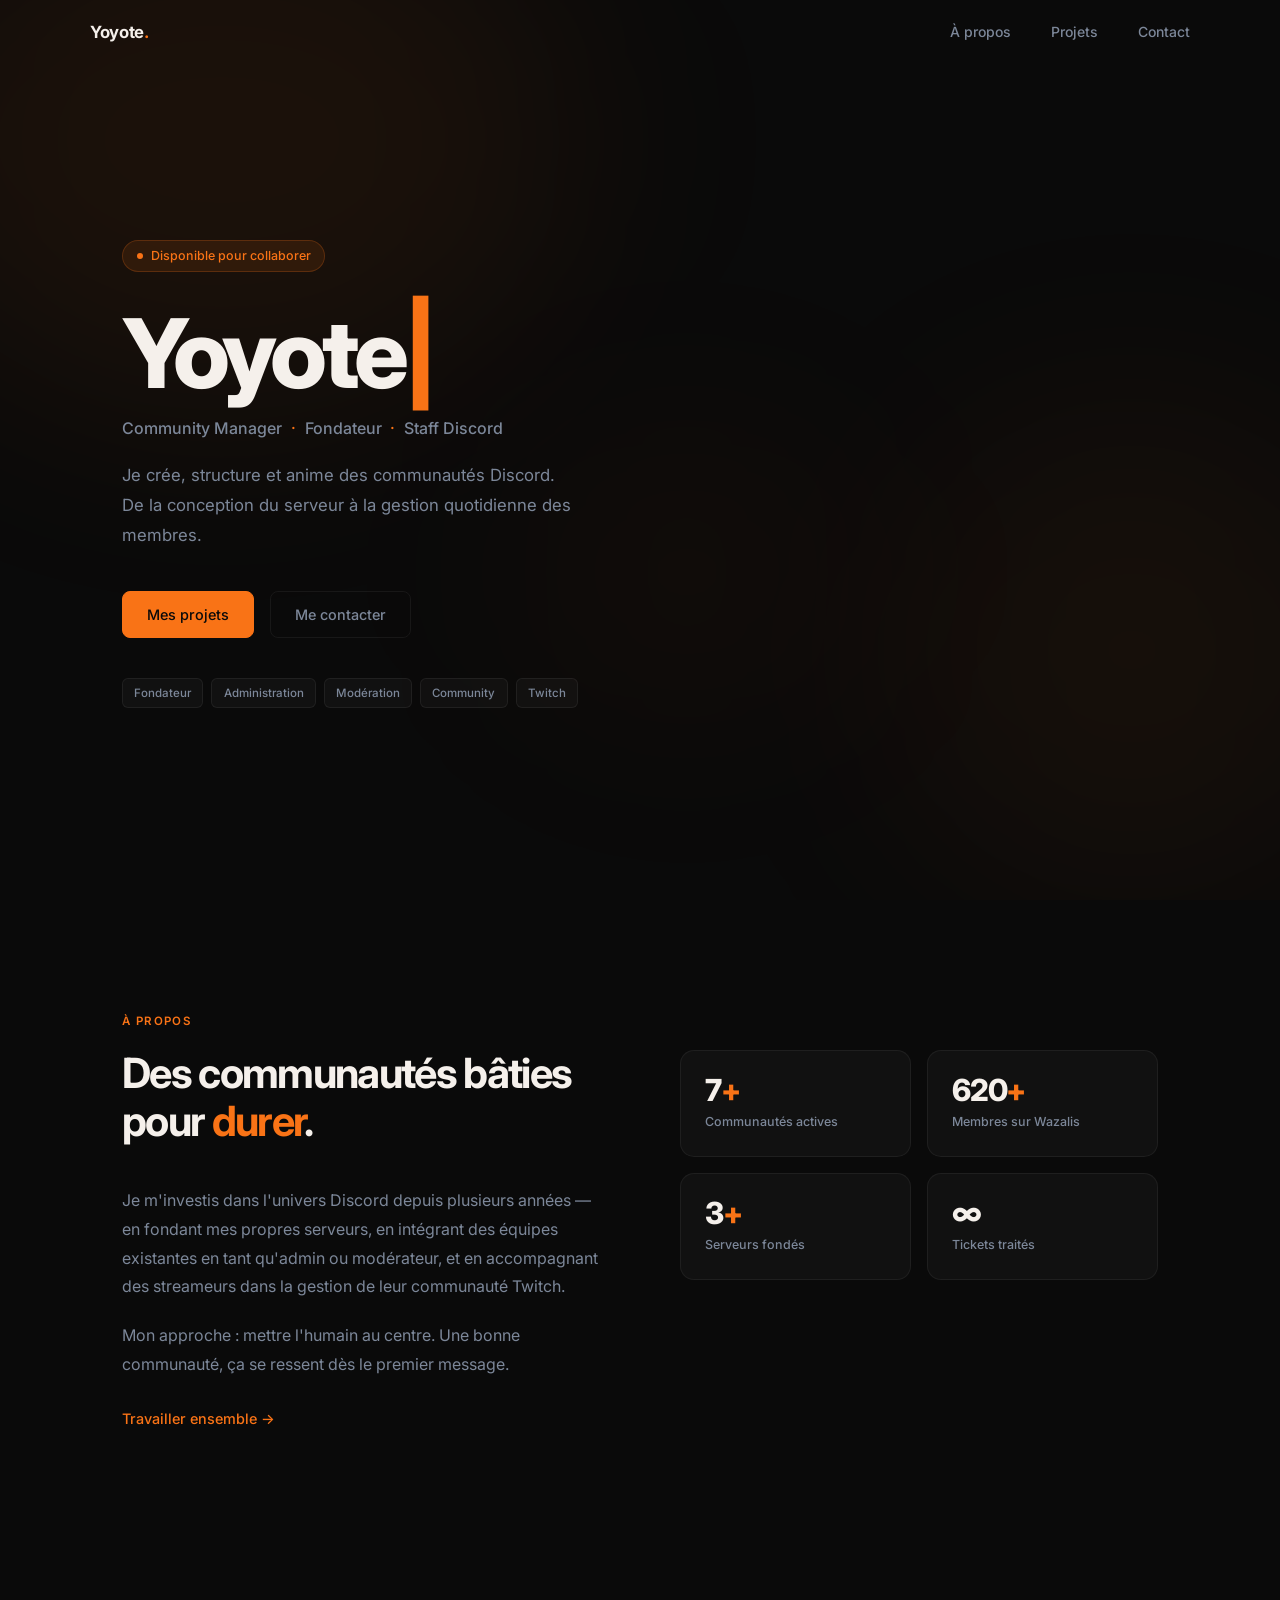
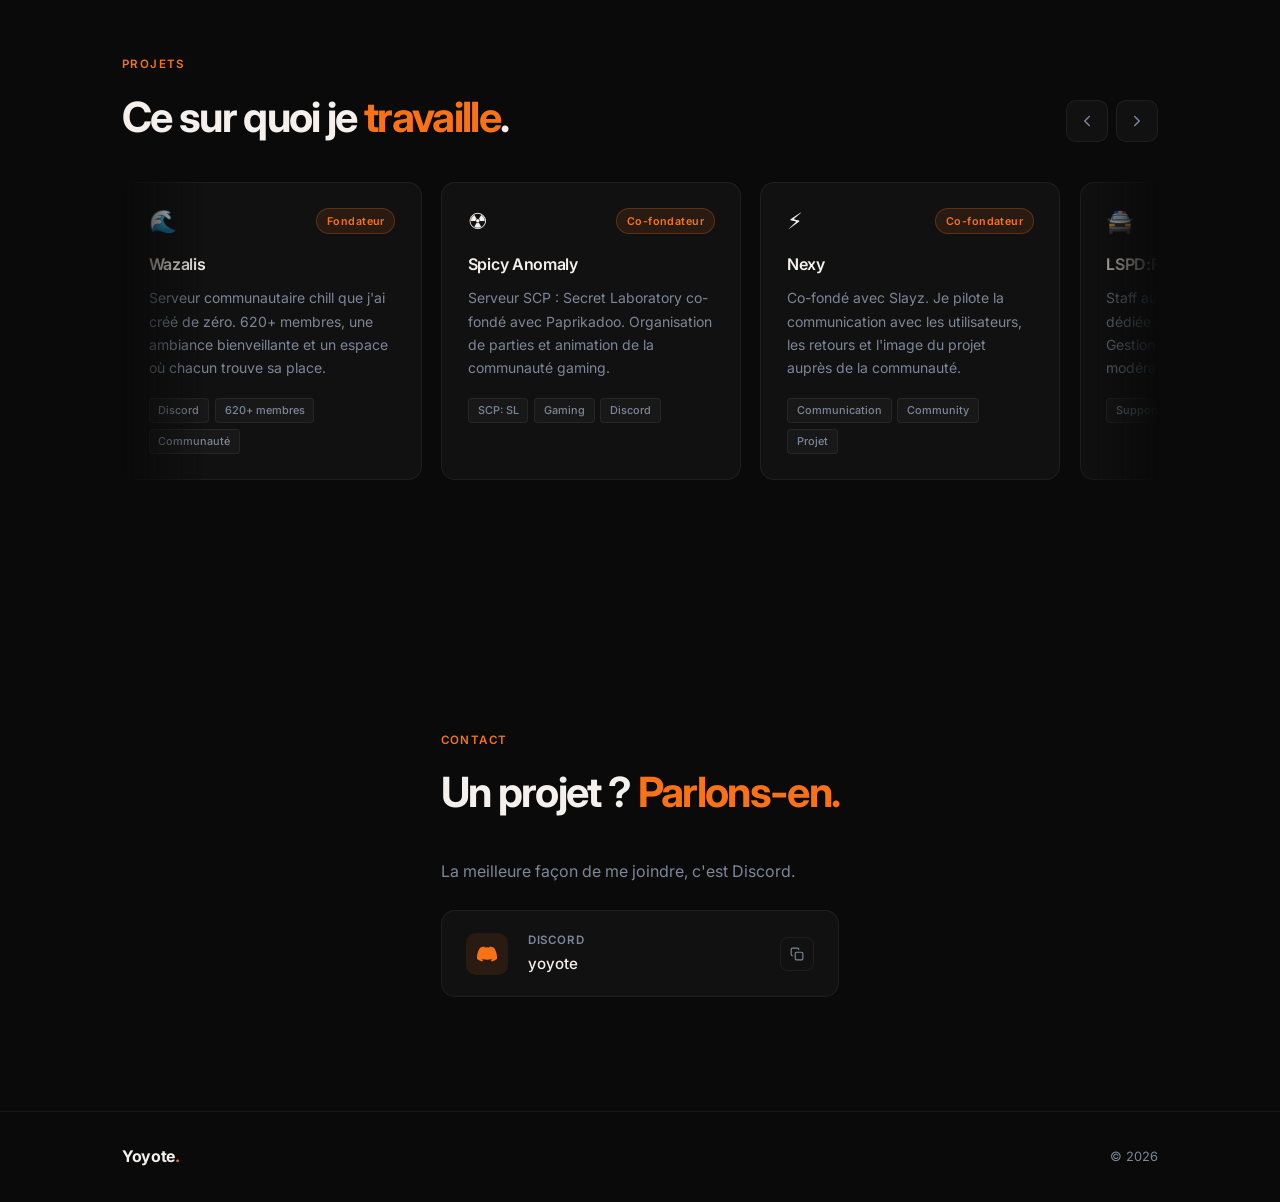
==== commit 6021a92f: "Carrousel : flèches précédent / suivant sur ordinateur - Deux boutons à droite du titre « Projets »," ====
--- a/index.html
+++ b/index.html
@@ -131,7 +131,17 @@
     <section class="section" id="projects">
       <div class="container">
         <p class="label fade-up">Projets</p>
-        <h2 class="section-title fade-up">Ce sur quoi je <em>travaille</em>.</h2>
+        <div class="projects-head">
+          <h2 class="section-title fade-up">Ce sur quoi je <em>travaille</em>.</h2>
+          <div class="carousel-controls fade-up">
+            <button class="carousel-btn" id="carousel-prev" aria-label="Projet précédent" aria-controls="carousel-track">
+              <svg viewBox="0 0 24 24" fill="none" stroke="currentColor" stroke-width="2" stroke-linecap="round" stroke-linejoin="round" aria-hidden="true"><path d="M15 18l-6-6 6-6"/></svg>
+            </button>
+            <button class="carousel-btn" id="carousel-next" aria-label="Projet suivant" aria-controls="carousel-track">
+              <svg viewBox="0 0 24 24" fill="none" stroke="currentColor" stroke-width="2" stroke-linecap="round" stroke-linejoin="round" aria-hidden="true"><path d="M9 18l6-6-6-6"/></svg>
+            </button>
+          </div>
+        </div>
         <div class="carousel-wrap fade-up">
           <div class="carousel-track" id="carousel-track">
             <div class="carousel-inner" id="carousel-inner">
--- a/style.css
+++ b/style.css
@@ -361,6 +361,26 @@
   100% { transform: translateX(calc(-100% - 1.2rem)); }
 }
 
+/* Titre + flèches */
+.projects-head {
+  display: flex; align-items: flex-end; justify-content: space-between;
+  gap: 1.5rem; margin-bottom: 1rem;
+}
+.projects-head .section-title { margin-bottom: 0; }
+.carousel-controls { display: flex; gap: .5rem; flex-shrink: 0; }
+.carousel-btn {
+  width: 42px; height: 42px; display: flex; align-items: center; justify-content: center;
+  border-radius: 10px; background: var(--surface); border: 1px solid var(--border);
+  color: var(--muted); cursor: pointer; transition: all .2s var(--ease);
+}
+.carousel-btn svg { width: 18px; height: 18px; }
+.carousel-btn:hover { color: var(--acc); border-color: var(--border-h); background: var(--acc-dim); }
+.carousel-btn:active { transform: scale(.94); }
+.carousel-btn:focus-visible { outline: 2px solid var(--acc); outline-offset: 2px; }
+/* Survol ou focus des flèches : le carrousel s'arrête pour qu'on puisse viser */
+.carousel-hold .carousel-inner { animation-play-state: paused; }
+@media (pointer: coarse) { .carousel-controls { display: none; } }
+
 /* Les cartes dans le carousel ont une largeur fixe */
 .carousel-inner .card {
   width: 300px;
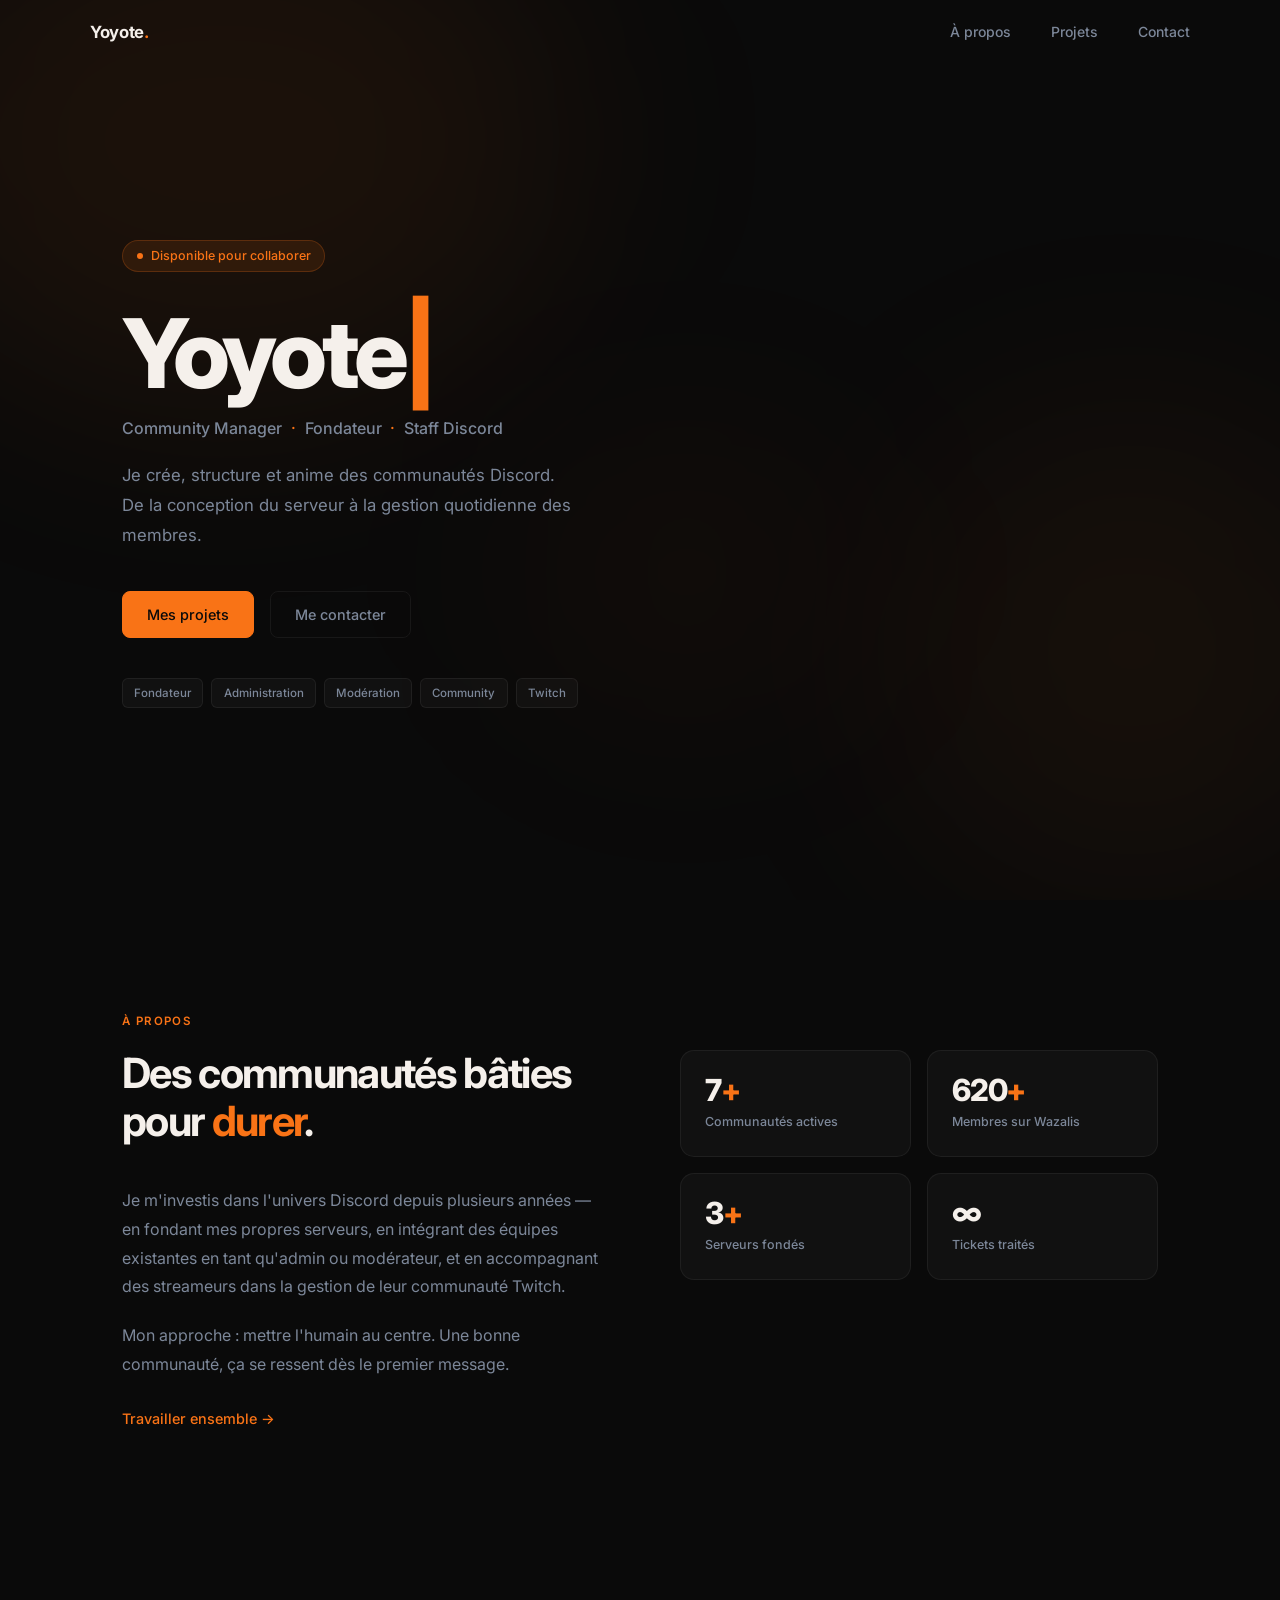
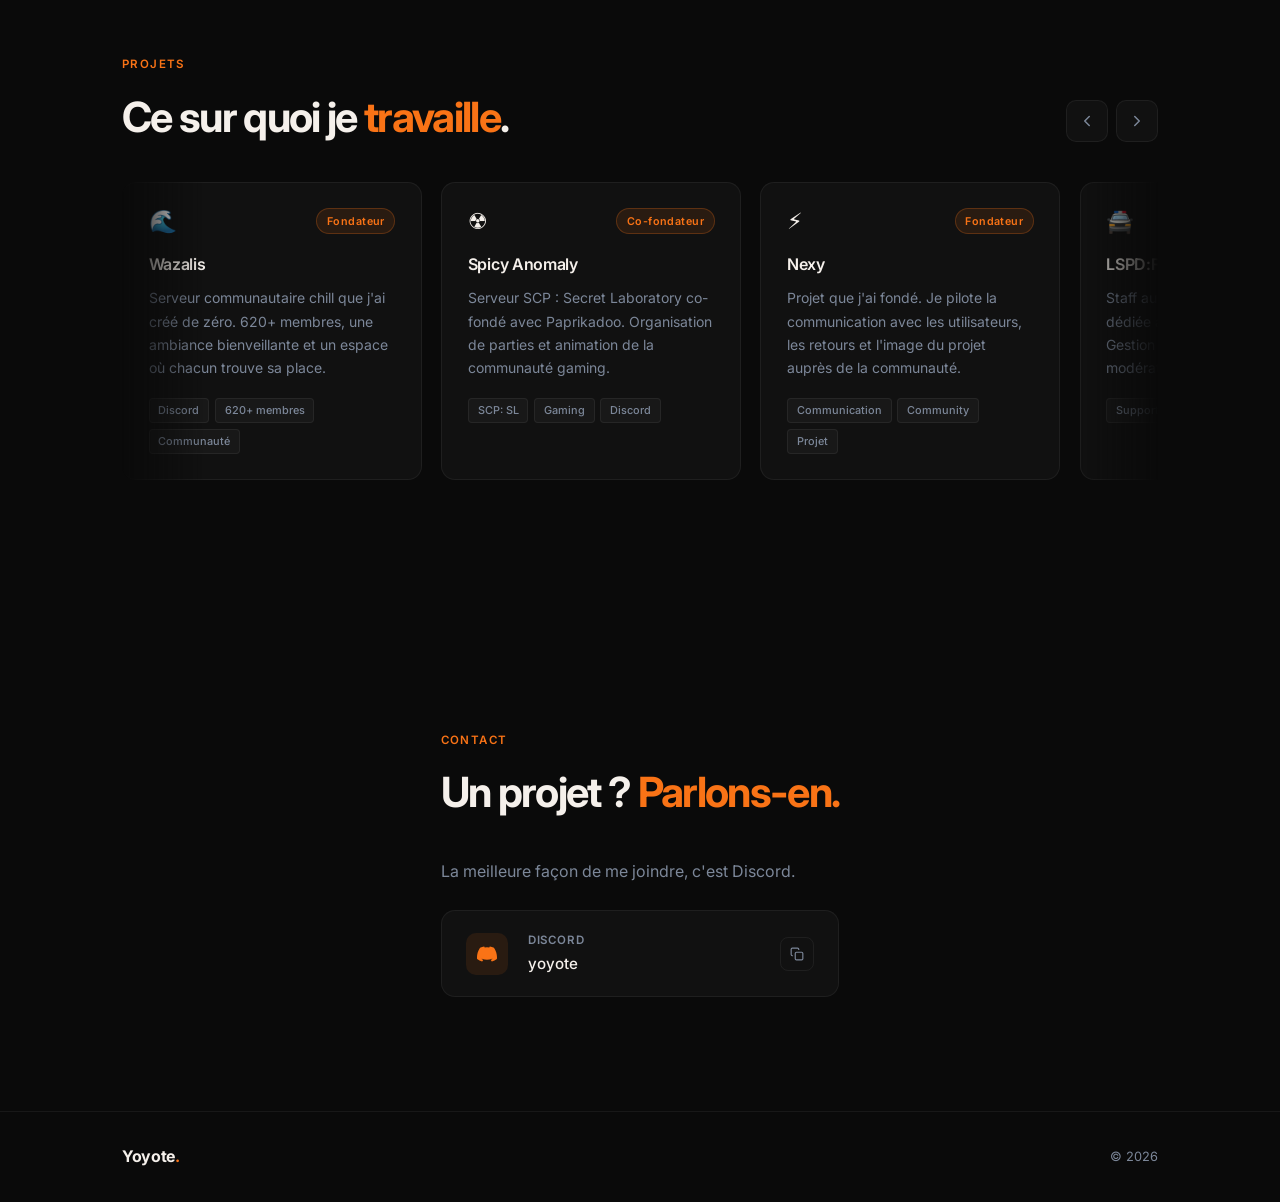
==== commit 2d6b0dcb: "Nexy : Fondateur au lieu de Co-fondateur Co-Authored-By: Claude Opus 5.5 <noreply@anthropic.com> Cla" ====
--- a/index.html
+++ b/index.html
@@ -169,10 +169,10 @@
               <article class="card">
                 <div class="card-top">
                   <span class="card-emoji">⚡</span>
-                  <span class="role-badge role-founder">Co-fondateur</span>
+                  <span class="role-badge role-founder">Fondateur</span>
                 </div>
                 <h3 class="card-title">Nexy</h3>
-                <p class="card-desc">Co-fondé avec Slayz. Je pilote la communication avec les utilisateurs, les retours et l'image du projet auprès de la communauté.</p>
+                <p class="card-desc">Projet que j'ai fondé. Je pilote la communication avec les utilisateurs, les retours et l'image du projet auprès de la communauté.</p>
                 <div class="card-tags"><span>Communication</span><span>Community</span><span>Projet</span></div>
               </article>
 
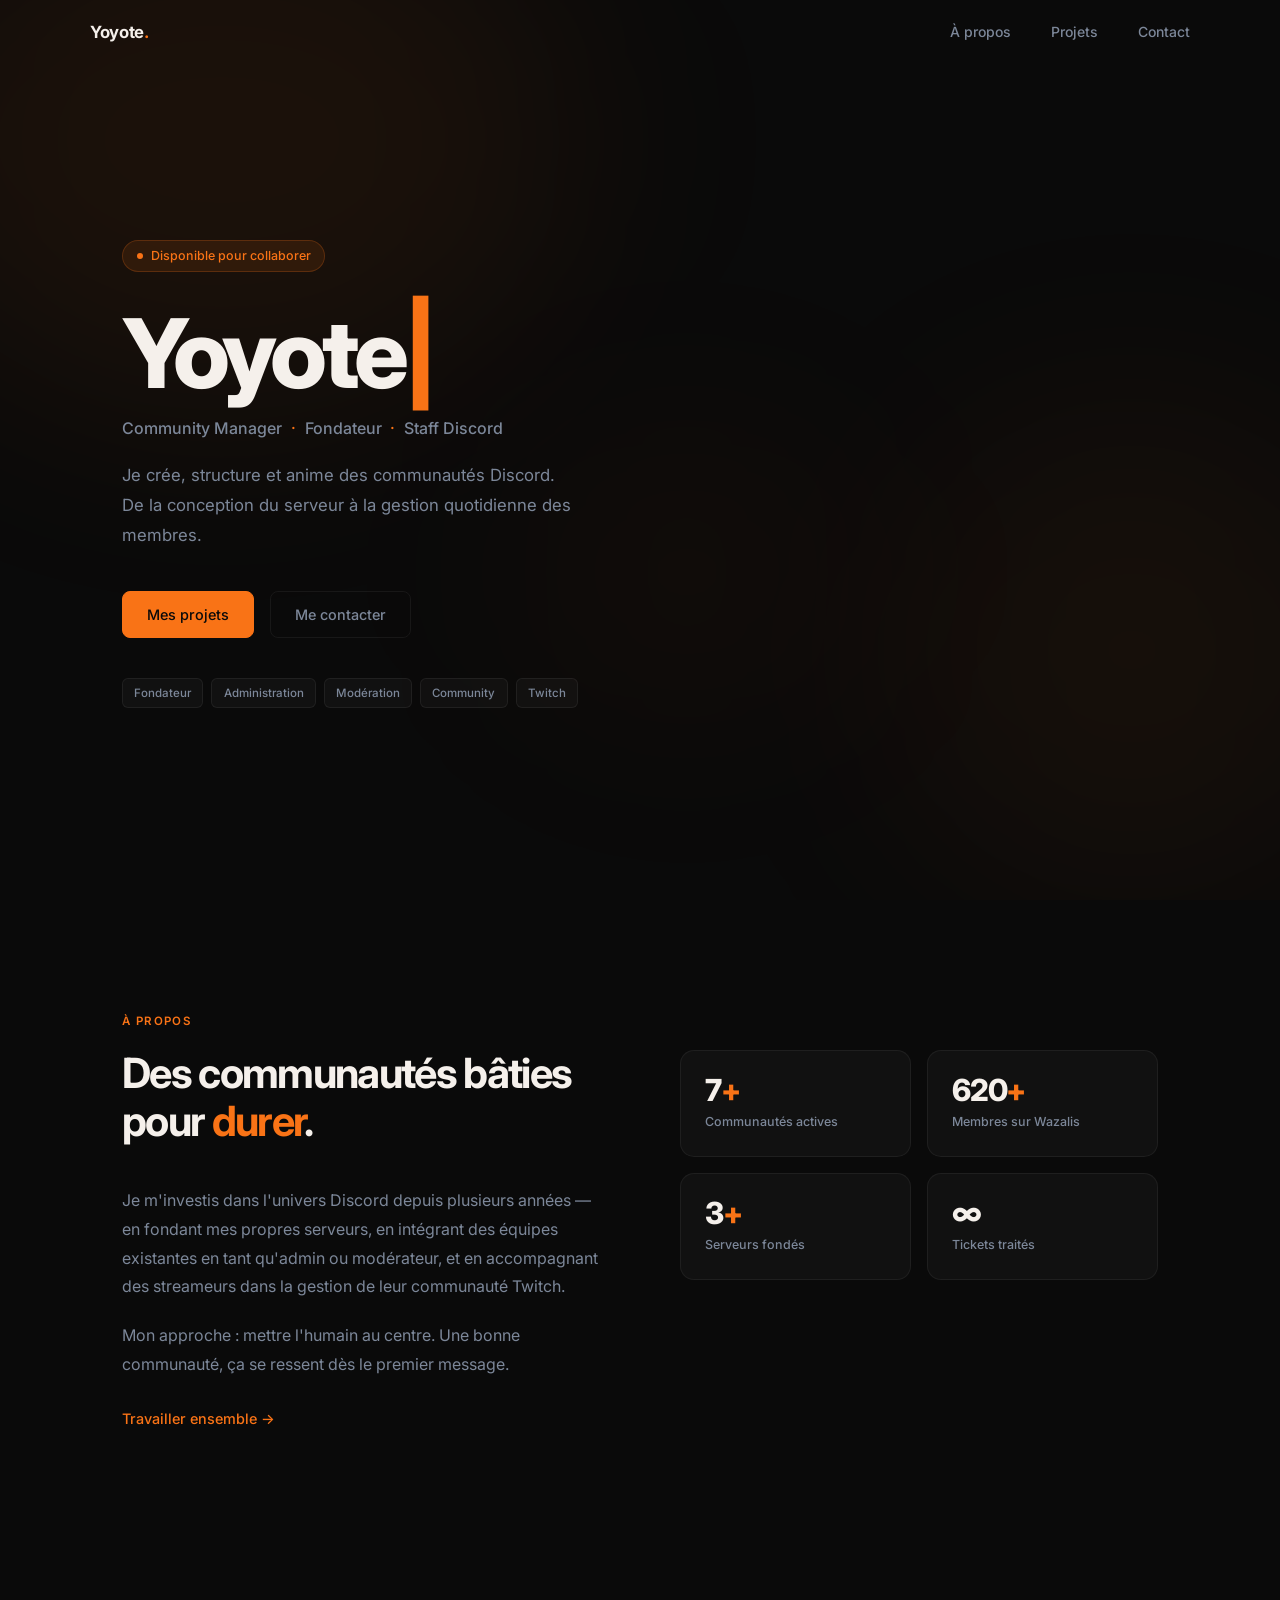
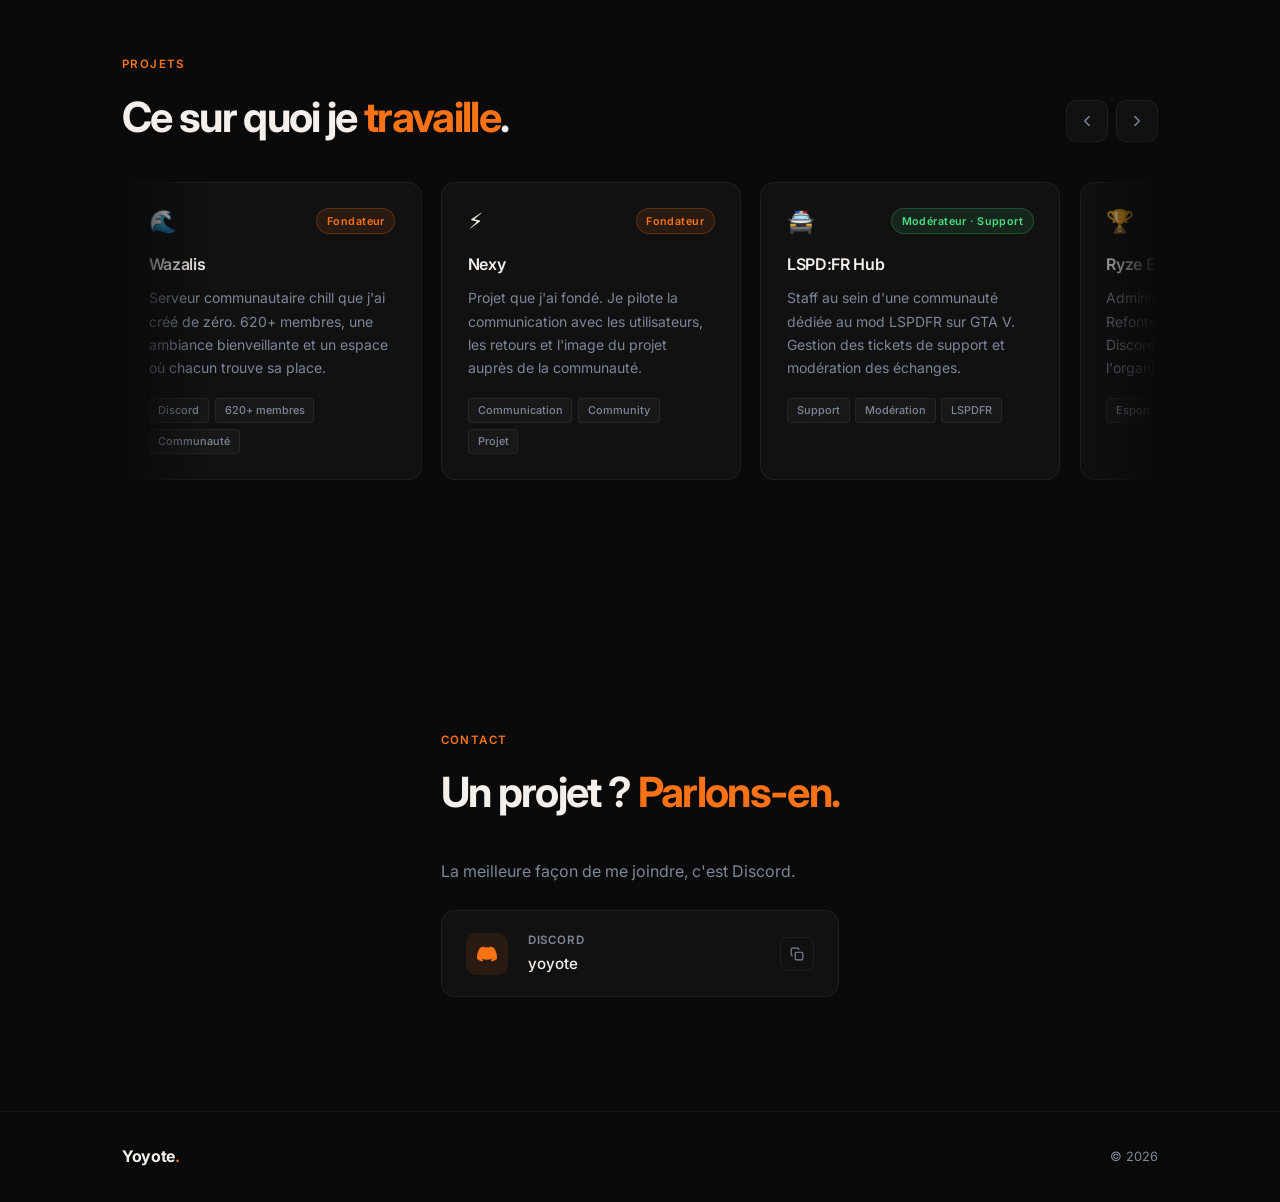
==== commit 92800971: "Retire la carte Spicy Anomaly du carrousel Co-Authored-By: Claude Opus 5.5 <noreply@anthropic.com> C" ====
--- a/index.html
+++ b/index.html
@@ -158,16 +158,6 @@
 
               <article class="card">
                 <div class="card-top">
-                  <span class="card-emoji">☢️</span>
-                  <span class="role-badge role-founder">Co-fondateur</span>
-                </div>
-                <h3 class="card-title">Spicy Anomaly</h3>
-                <p class="card-desc">Serveur SCP : Secret Laboratory co-fondé avec Paprikadoo. Organisation de parties et animation de la communauté gaming.</p>
-                <div class="card-tags"><span>SCP: SL</span><span>Gaming</span><span>Discord</span></div>
-              </article>
-
-              <article class="card">
-                <div class="card-top">
                   <span class="card-emoji">⚡</span>
                   <span class="role-badge role-founder">Fondateur</span>
                 </div>
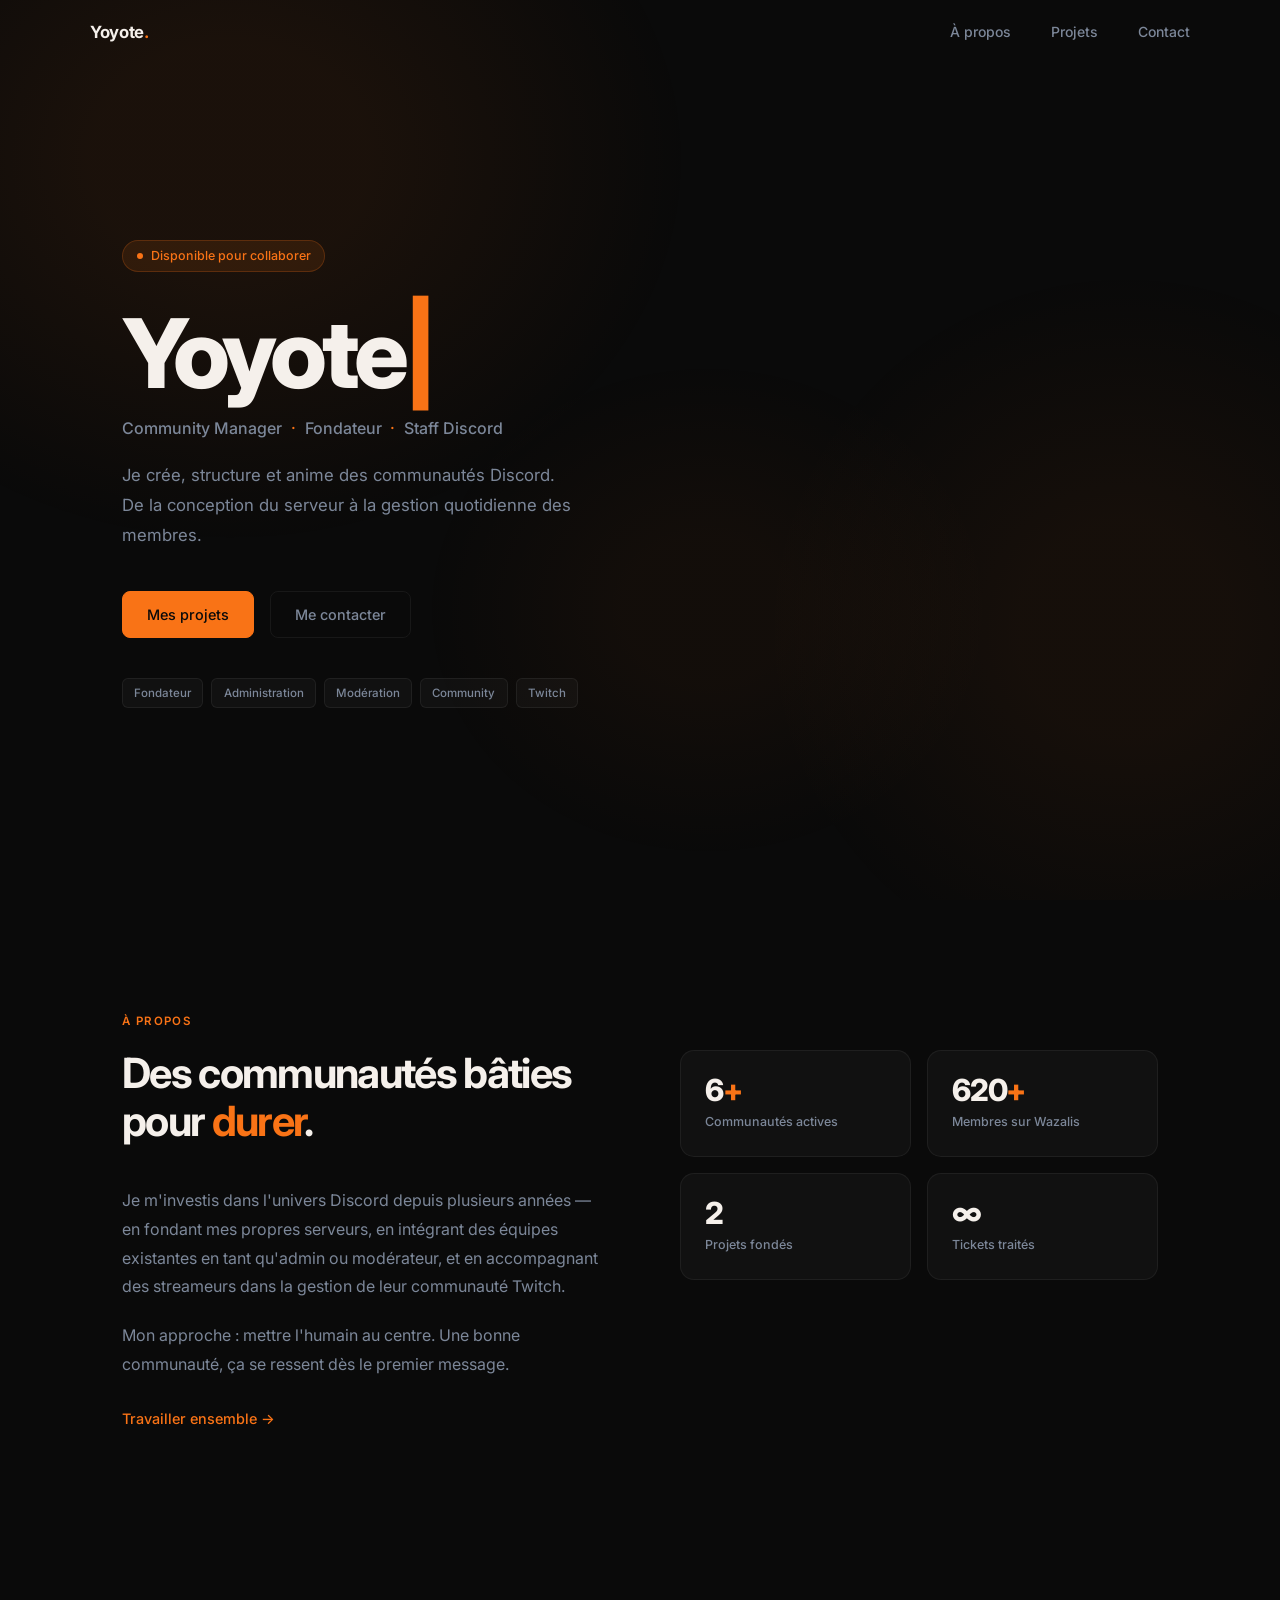
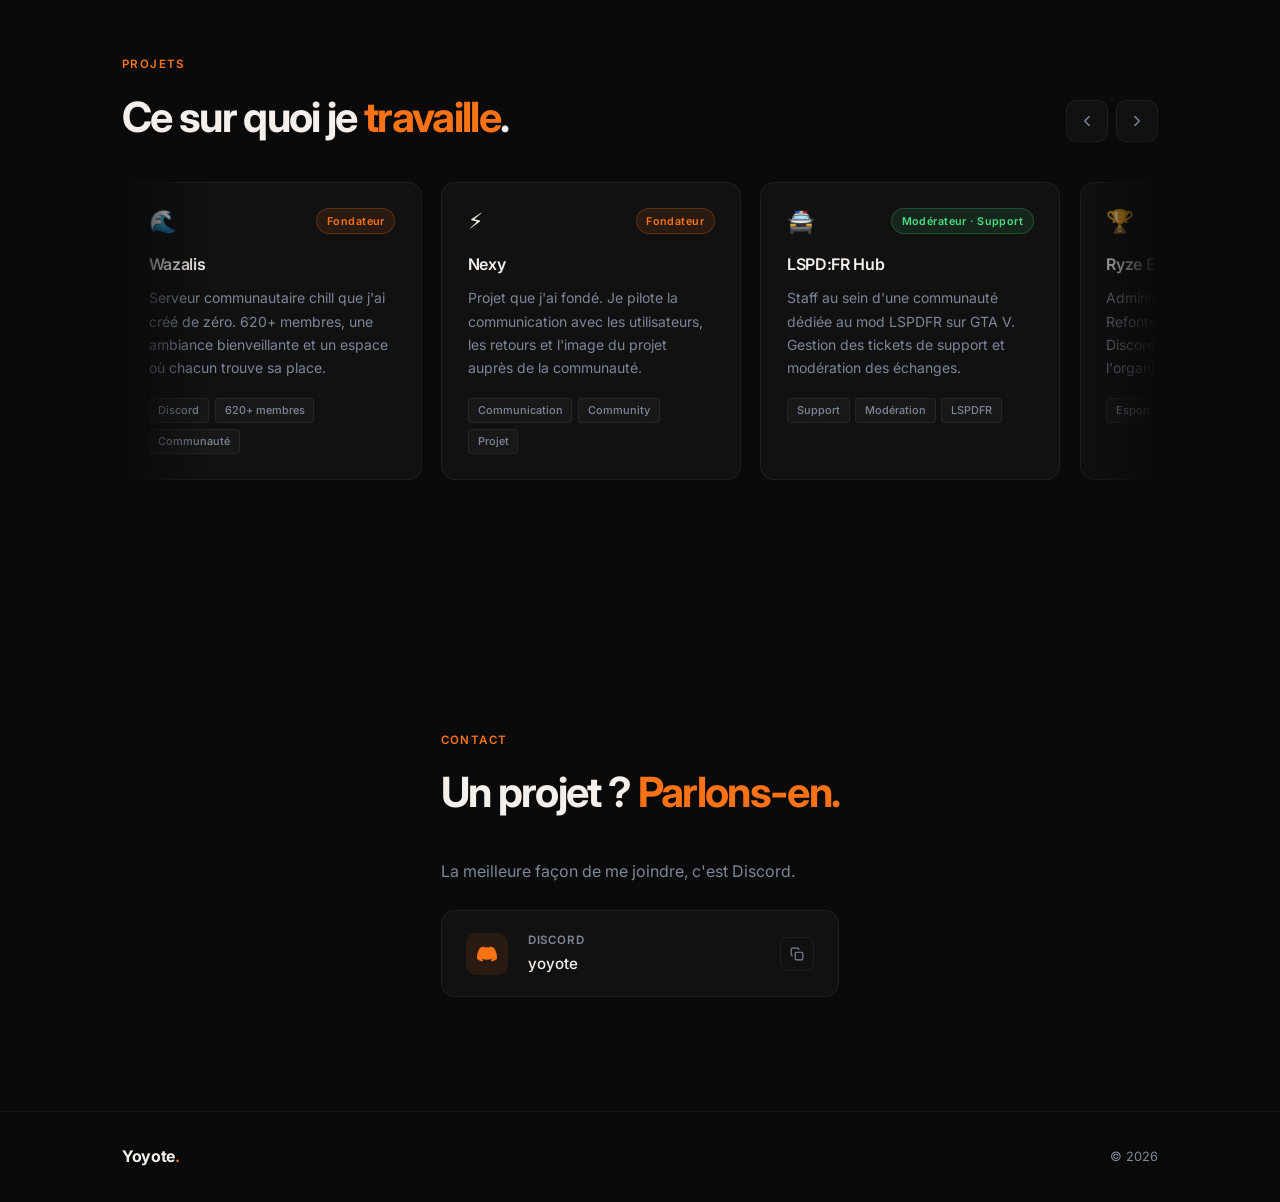
==== commit 31b78406: "Corrige les stats, ajoute le référencement, flèches carte par carte, allège le rendu - Stats : 6+ co" ====
--- a/index.html
+++ b/index.html
@@ -20,6 +20,16 @@
   <meta property="og:image:height" content="630" />
   <meta property="og:image:alt" content="Yoyote — Community Manager · Fondateur · Staff Discord" />
   <meta name="twitter:card" content="summary_large_image" />
+  <script type="application/ld+json">
+  {
+    "@context": "https://schema.org",
+    "@type": "Person",
+    "name": "Yoyote",
+    "url": "https://yoyote07.github.io/",
+    "image": "https://yoyote07.github.io/og-image.png",
+    "knowsAbout": ["Discord", "Administration", "Modération", "Gestion de communauté"]
+  }
+  </script>
   <link rel="preconnect" href="https://fonts.googleapis.com" />
   <link rel="preconnect" href="https://fonts.gstatic.com" crossorigin />
   <link href="https://fonts.googleapis.com/css2?family=Inter:wght@400;500;600;700;800&display=swap" rel="stylesheet" />
@@ -108,7 +118,7 @@
           </div>
           <div class="stats-grid fade-up">
             <div class="stat">
-              <div class="stat-val">7<span class="acc">+</span></div>
+              <div class="stat-val">6<span class="acc">+</span></div>
               <div class="stat-lbl">Communautés actives</div>
             </div>
             <div class="stat">
@@ -116,8 +126,8 @@
               <div class="stat-lbl">Membres sur Wazalis</div>
             </div>
             <div class="stat">
-              <div class="stat-val">3<span class="acc">+</span></div>
-              <div class="stat-lbl">Serveurs fondés</div>
+              <div class="stat-val">2</div>
+              <div class="stat-lbl">Projets fondés</div>
             </div>
             <div class="stat">
               <div class="stat-val">∞</div>
--- a/style.css
+++ b/style.css
@@ -61,10 +61,11 @@
   position: fixed; inset: 0;
   z-index: 0; pointer-events: none; overflow: hidden;
 }
-.bg-light { position: absolute; border-radius: 50%; filter: blur(110px); }
-.l1 { width: 700px; height: 550px; background: rgba(249,115,22,0.07); top: -15%; left: -10%; }
-.l2 { width: 500px; height: 500px; background: rgba(249,115,22,0.05); bottom: 0%; right: -8%; }
-.l3 { width: 350px; height: 280px; background: rgba(249,115,22,0.04); top: 48%; left: 40%; }
+/* Dégradés radiaux plutôt qu'un filtre blur : même rendu, bien moins coûteux sur mobile */
+.bg-light { position: absolute; border-radius: 50%; background: radial-gradient(closest-side, var(--c) 30%, transparent); }
+.l1 { width: 920px; height: 770px; --c: rgba(249,115,22,0.07); top: -25%; left: -18%; }
+.l2 { width: 720px; height: 720px; --c: rgba(249,115,22,0.05); bottom: -10%; right: -16%; }
+.l3 { width: 570px; height: 500px; --c: rgba(249,115,22,0.04); top: 40%; left: 33%; }
 
 /* ── NAV ── */
 .nav {
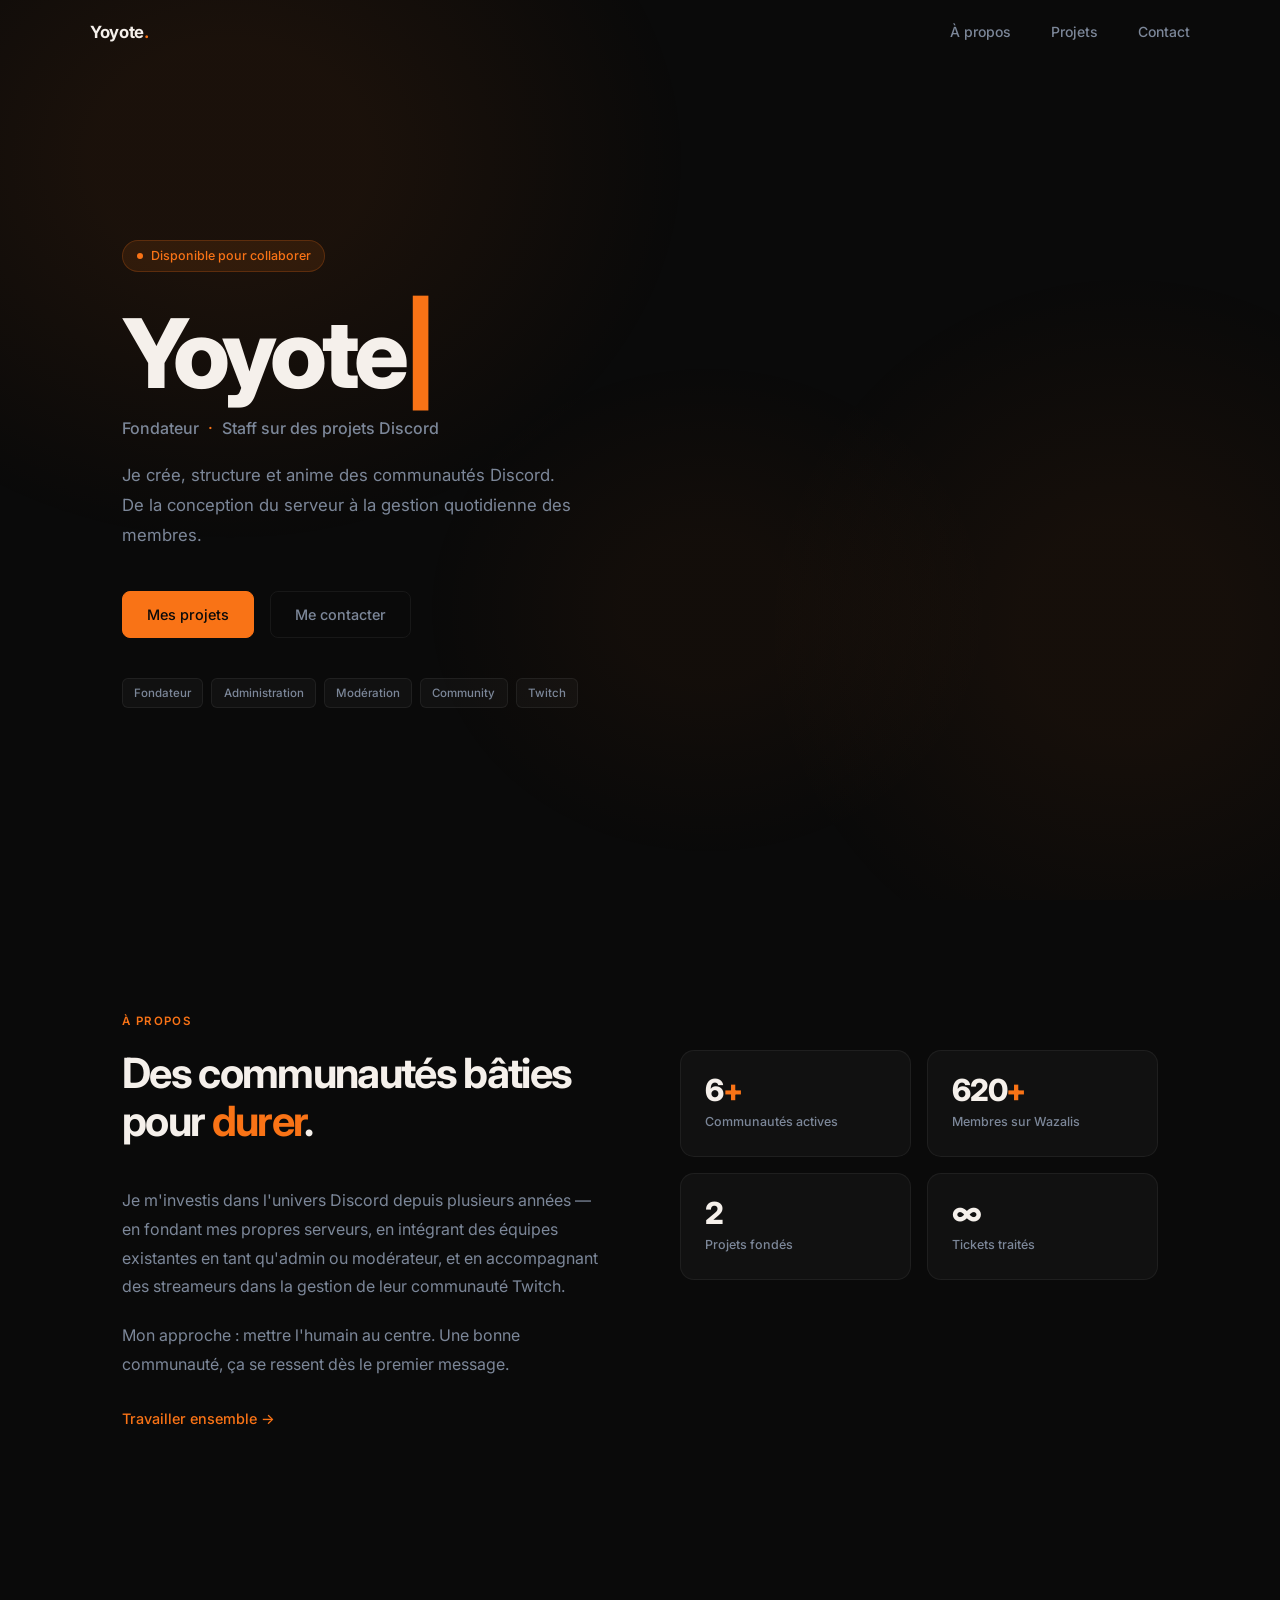
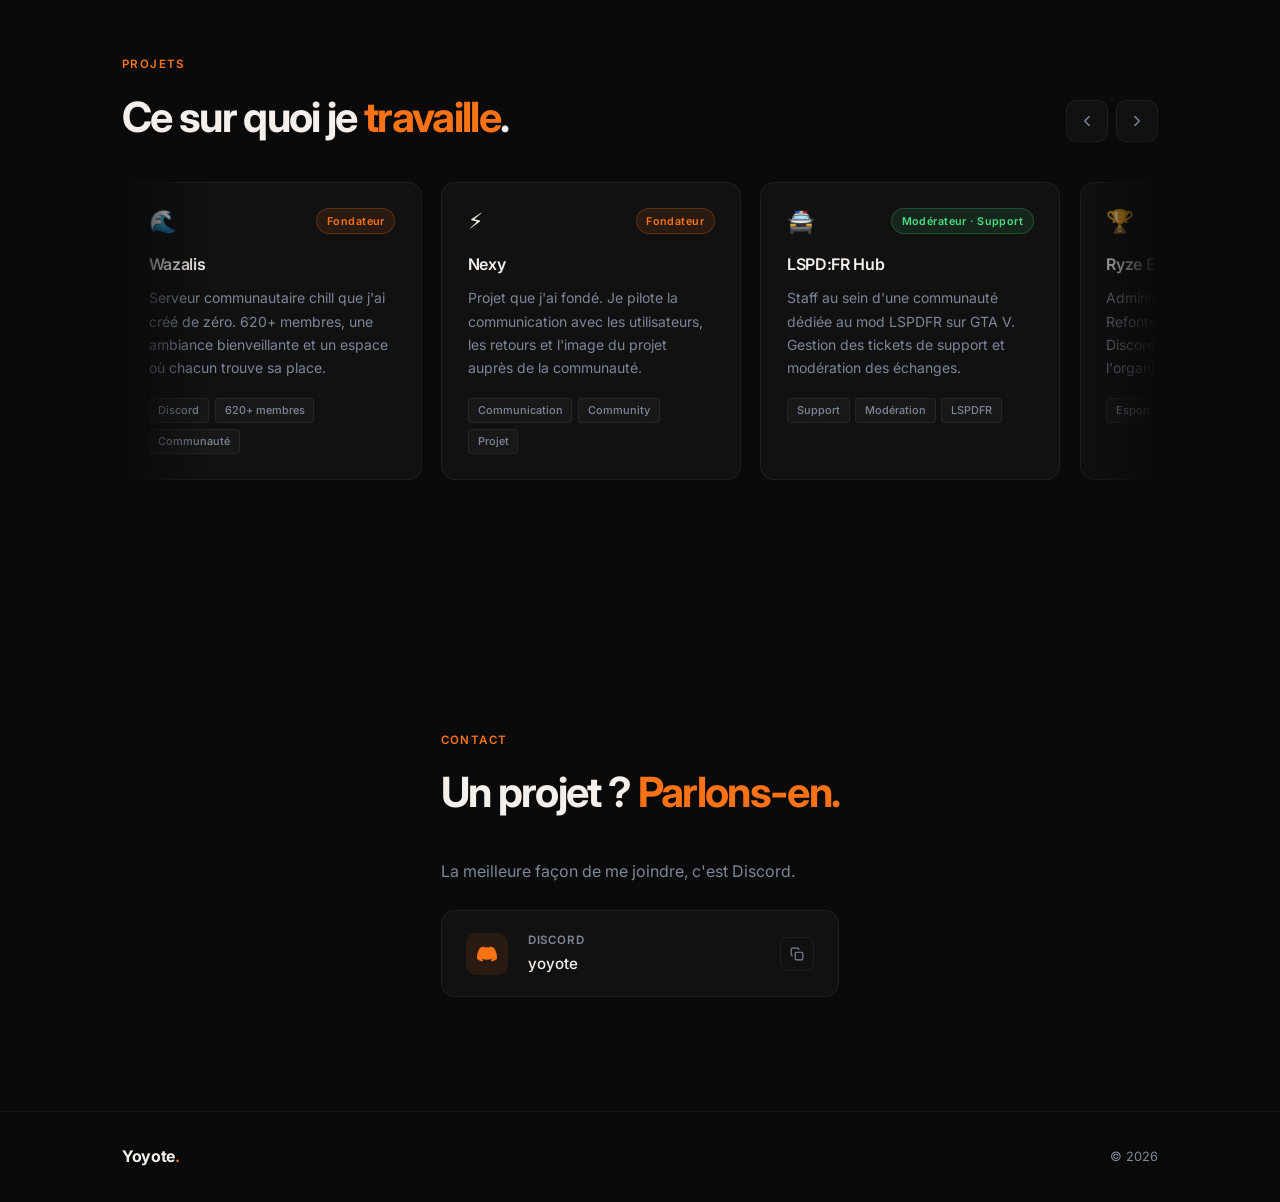
==== commit 5b721a45: "Remplace « Community Manager » par fondateur et staff sur des projets Discord Co-Authored-By: Claude" ====
--- a/index.html
+++ b/index.html
@@ -4,7 +4,7 @@
   <meta charset="UTF-8" />
   <meta name="viewport" content="width=device-width, initial-scale=1.0" />
   <title>Yoyote</title>
-  <meta name="description" content="Yoyote — Fondateur, administrateur et community manager sur Discord." />
+  <meta name="description" content="Yoyote — Fondateur de projets Discord et membre du staff (administration, modération) sur plusieurs communautés." />
   <meta name="theme-color" content="#0a0a0a" />
   <link rel="canonical" href="https://yoyote07.github.io/" />
   <link rel="icon" href="favicon.svg" type="image/svg+xml" />
@@ -13,12 +13,12 @@
   <meta property="og:type" content="website" />
   <meta property="og:locale" content="fr_FR" />
   <meta property="og:url" content="https://yoyote07.github.io/" />
-  <meta property="og:title" content="Yoyote — Community Manager Discord" />
+  <meta property="og:title" content="Yoyote — Fondateur &amp; staff Discord" />
   <meta property="og:description" content="Je crée, structure et anime des communautés Discord. De la conception du serveur à la gestion quotidienne des membres." />
   <meta property="og:image" content="https://yoyote07.github.io/og-image.png" />
   <meta property="og:image:width" content="1200" />
   <meta property="og:image:height" content="630" />
-  <meta property="og:image:alt" content="Yoyote — Community Manager · Fondateur · Staff Discord" />
+  <meta property="og:image:alt" content="Yoyote — Fondateur · Staff sur des projets Discord" />
   <meta name="twitter:card" content="summary_large_image" />
   <script type="application/ld+json">
   {
@@ -80,7 +80,7 @@
           <span class="sr-only">Yoyote</span><span id="typed-name" aria-hidden="true">Yoyote</span><span class="blink" id="blink" aria-hidden="true">|</span>
         </h1>
         <p class="hero-sub fade-hero">
-          Community Manager <span class="sep">·</span> Fondateur <span class="sep">·</span> Staff Discord
+          Fondateur <span class="sep">·</span> Staff sur des projets Discord
         </p>
         <p class="hero-desc fade-hero">
           Je crée, structure et anime des communautés Discord.<br class="br-d" />
